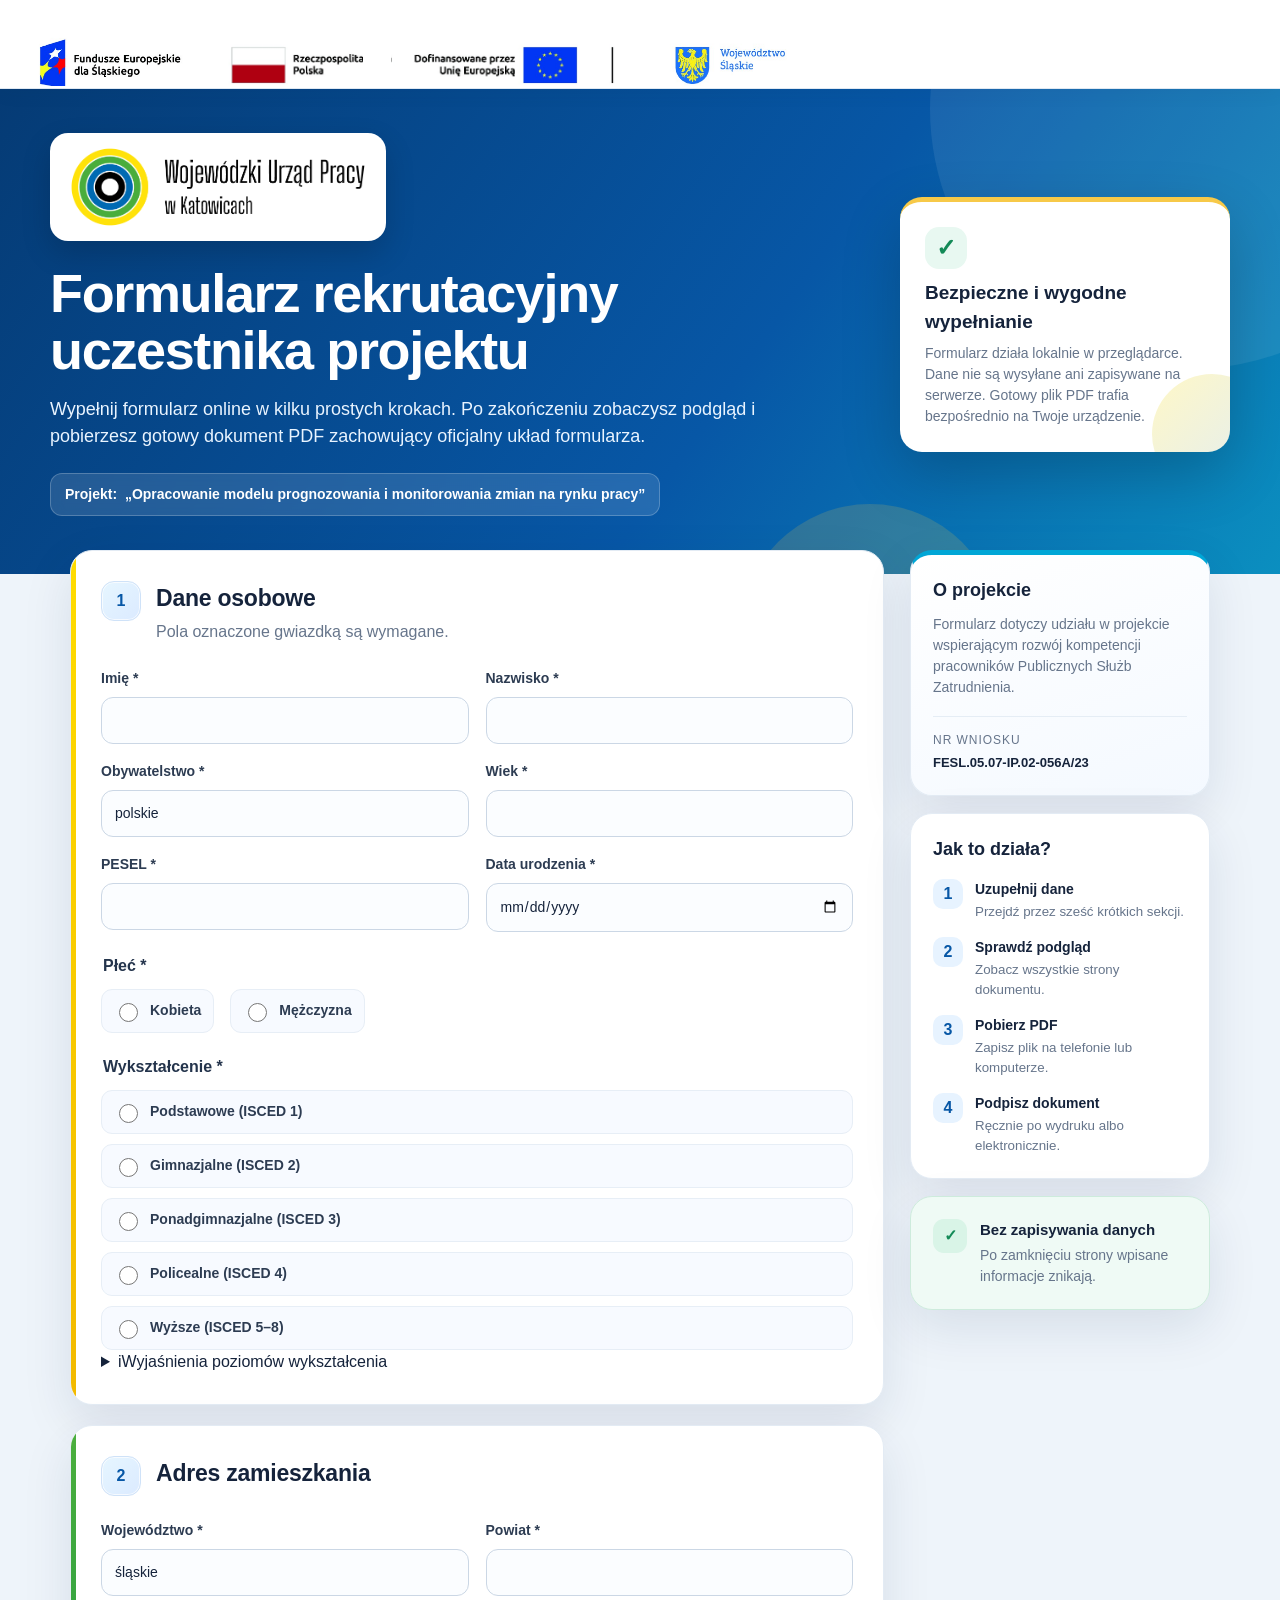
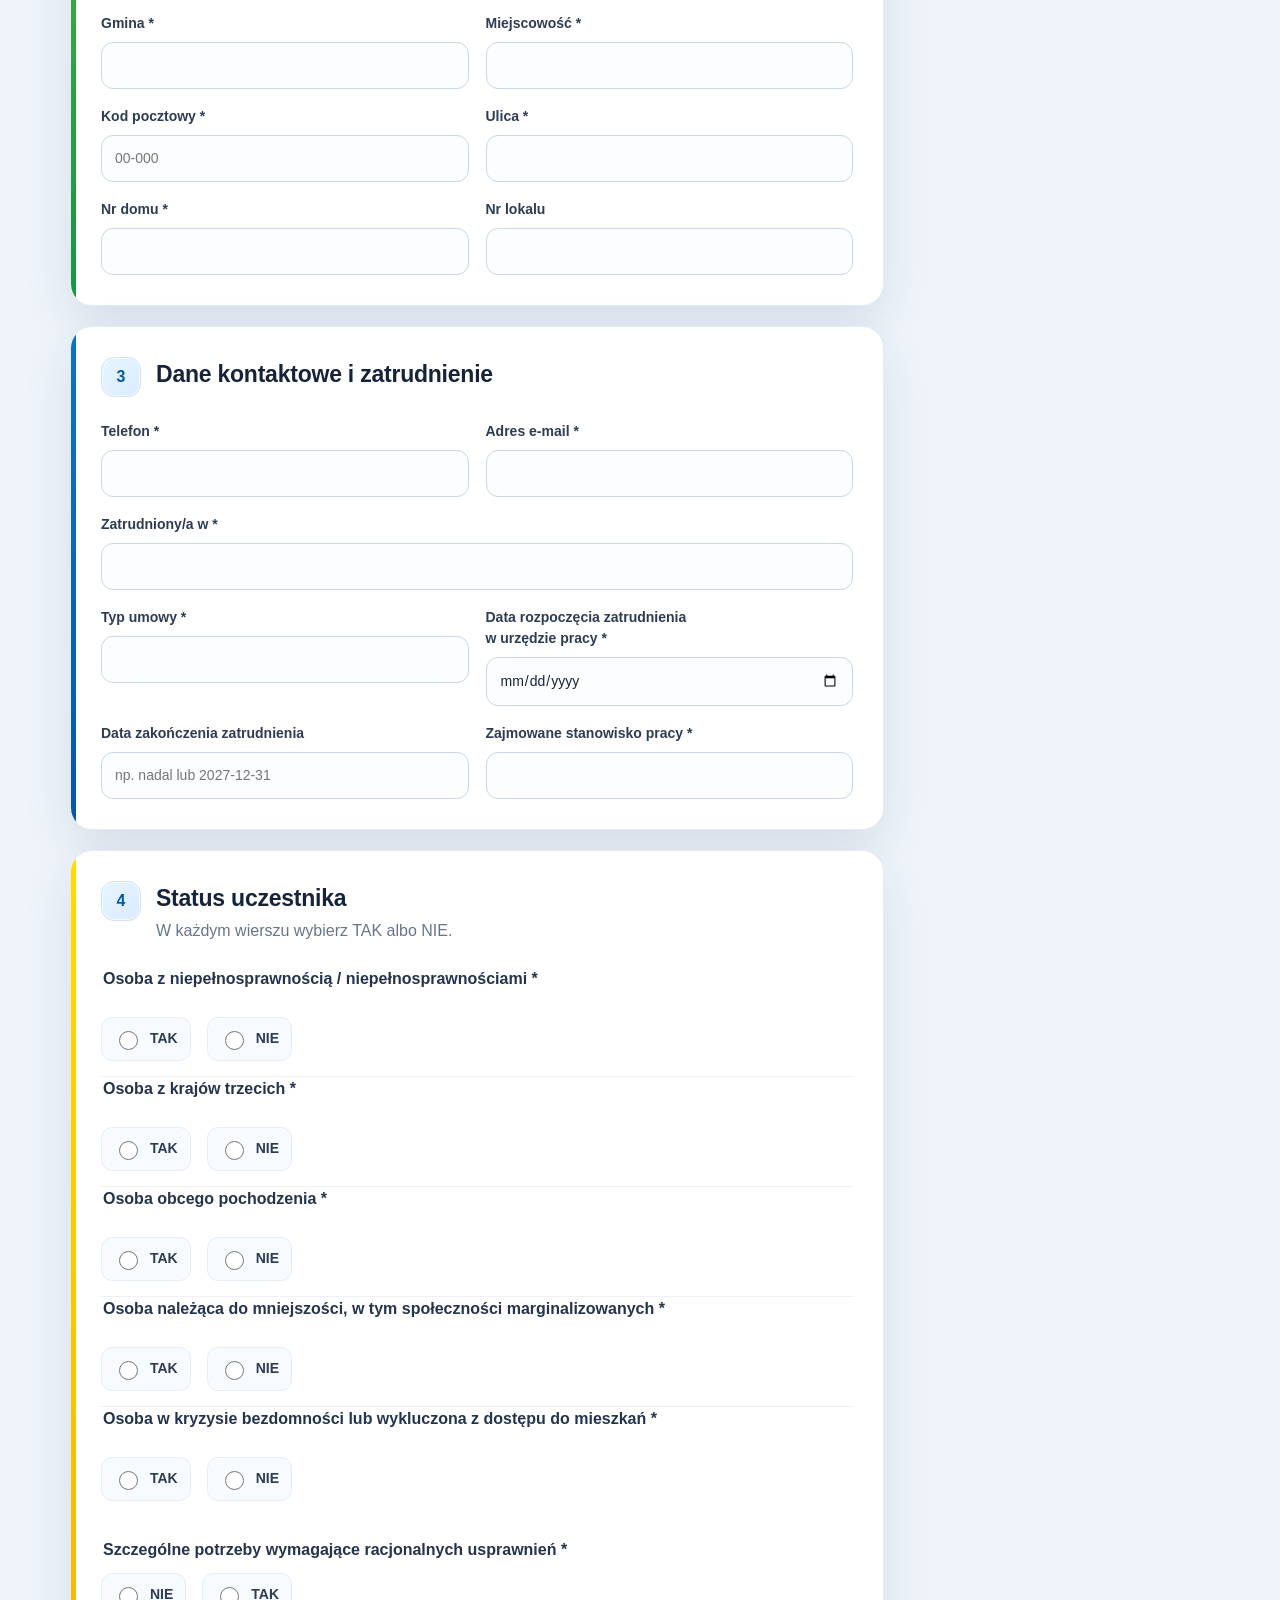
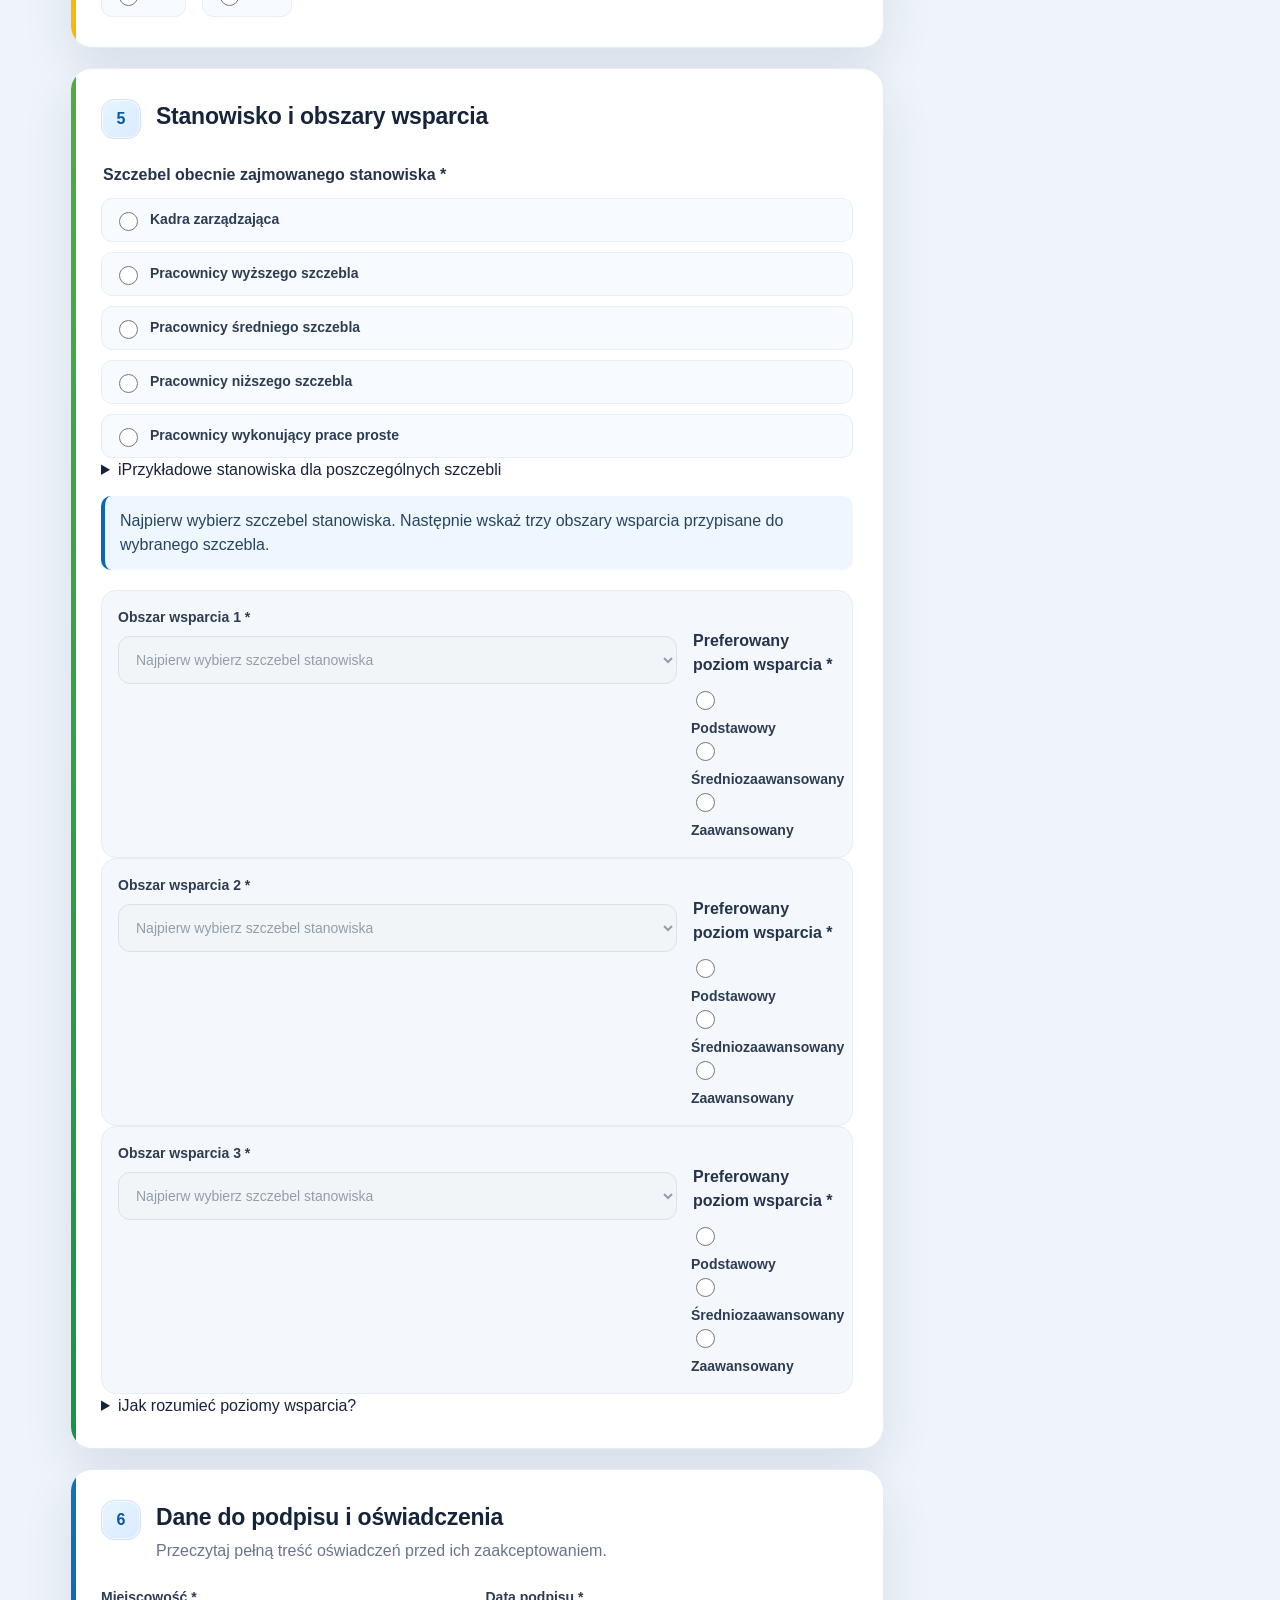
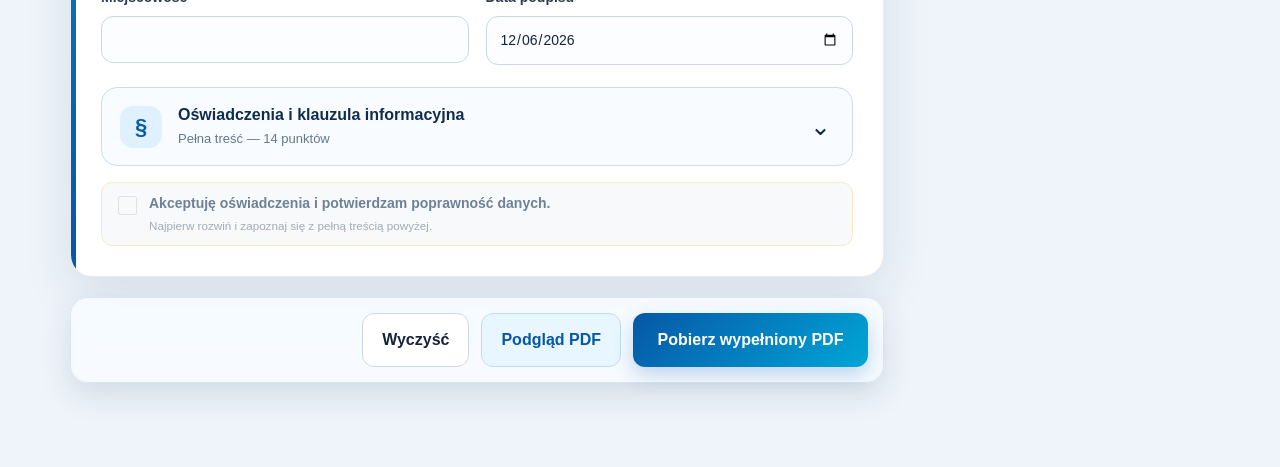
==== source/index.html @ a81b4f02 "Add files via upload" ====
<!doctype html>
<html lang="pl">
<head>
  <meta charset="utf-8">
  <meta name="viewport" content="width=device-width, initial-scale=1">
  <title>Formularz rekrutacyjny - generator PDF</title>
  <link rel="stylesheet" href="./style.css?v=10.7">
</head>
<body>
  <header class="site-header">
    <div class="funding-strip">
      <div class="brand-wrap">
        <div class="funding-logos" aria-label="Logotypy programu i instytucji finansujących">
          <img src="./assets/fundusze-slaskie.png" alt="Fundusze Europejskie dla Śląskiego">
          <img src="./assets/rzeczpospolita.png" alt="Rzeczpospolita Polska">
          <img src="./assets/unia-europejska.png" alt="Dofinansowane przez Unię Europejską">
          <img src="./assets/wojewodztwo-slaskie.png" alt="Województwo Śląskie">
        </div>
      </div>
    </div>
    <div class="hero">
      <div class="hero-inner">
        <div class="hero-copy">
          <div class="institution-row">
            <div class="wup-brand-box">
              <img src="./assets/logo-wup-oficjalne.png" alt="Wojewódzki Urząd Pracy w Katowicach" class="wup-logo-wide">
            </div>
          </div>
          <h1>Formularz rekrutacyjny uczestnika projektu</h1>
          <p class="hero-lead">Wypełnij formularz online w kilku prostych krokach. Po zakończeniu zobaczysz podgląd i pobierzesz gotowy dokument PDF zachowujący oficjalny układ formularza.</p>
          <div class="project-chip"><strong>Projekt:</strong>&nbsp; „Opracowanie modelu prognozowania i monitorowania zmian na rynku pracy”</div>
        </div>
        <div class="hero-panel">
          <div class="privacy-icon" aria-hidden="true">✓</div>
          <strong>Bezpieczne i wygodne wypełnianie</strong>
          <p>Formularz działa lokalnie w przeglądarce. Dane nie są wysyłane ani zapisywane na serwerze. Gotowy plik PDF trafia bezpośrednio na Twoje urządzenie.</p>
        </div>
      </div>
    </div>
  </header>

  <main class="layout">
    <form id="recruitmentForm" novalidate>
      <section class="card">
        <div class="section-title"><span>1</span><div><h2>Dane osobowe</h2><p>Pola oznaczone gwiazdką są wymagane.</p></div></div>
        <div class="grid two">
          <label>Imię *<input name="imie" autocomplete="given-name" required></label>
          <label>Nazwisko *<input name="nazwisko" autocomplete="family-name" required></label>
          <label>Obywatelstwo *<input name="obywatelstwo" required value="polskie"></label>
          <label>Wiek *<input name="wiek" type="number" min="16" max="100" required></label>
          <label>PESEL *<input name="pesel" inputmode="numeric" maxlength="11" pattern="[0-9]{11}" required></label>
          <label>Data urodzenia *<input name="data_urodzenia" type="date" required></label>
        </div>
        <fieldset><legend>Płeć *</legend><div class="choice-row"><label><input type="radio" name="plec" value="kobieta" required> Kobieta</label><label><input type="radio" name="plec" value="mezczyzna"> Mężczyzna</label></div></fieldset>
        <fieldset><legend>Wykształcenie *</legend><div class="choices">
          <label><input type="radio" name="wyksztalcenie" value="podstawowe" required> Podstawowe (ISCED 1)</label>
          <label><input type="radio" name="wyksztalcenie" value="gimnazjalne"> Gimnazjalne (ISCED 2)</label>
          <label><input type="radio" name="wyksztalcenie" value="ponadgimnazjalne"> Ponadgimnazjalne (ISCED 3)</label>
          <label><input type="radio" name="wyksztalcenie" value="policealne"> Policealne (ISCED 4)</label>
          <label><input type="radio" name="wyksztalcenie" value="wyzsze"> Wyższe (ISCED 5–8)</label>
        </div>
        <details class="field-explanation education-explanation">
          <summary><span class="help-icon" aria-hidden="true">i</span><span>Wyjaśnienia poziomów wykształcenia</span></summary>
          <div class="field-explanation-content explanation-cards">
            <article class="explanation-card"><strong>Ponadgimnazjalne</strong><p>Ukończona zasadnicza szkoła zawodowa, liceum, technikum lub technikum uzupełniające.</p></article>
            <article class="explanation-card"><strong>Policealne</strong><p>Ukończona szkoła policealna.</p></article>
            <article class="explanation-card"><strong>Wyższe</strong><p>Ukończone studia krótkiego cyklu, licencjackie, magisterskie lub doktoranckie.</p></article>
          </div>
        </details></fieldset>
      </section>

      <section class="card">
        <div class="section-title"><span>2</span><div><h2>Adres zamieszkania</h2></div></div>
        <div class="grid two">
          <label>Województwo *<input name="wojewodztwo" required value="śląskie"></label>
          <label>Powiat *<input name="powiat" required></label>
          <label>Gmina *<input name="gmina" required></label>
          <label>Miejscowość *<input name="miejscowosc" autocomplete="address-level2" required></label>
          <label>Kod pocztowy *<input name="kod_pocztowy" autocomplete="postal-code" pattern="[0-9]{2}-[0-9]{3}" placeholder="00-000" required></label>
          <label>Ulica *<input name="ulica" autocomplete="street-address" required></label>
          <label>Nr domu *<input name="nr_domu" required></label>
          <label>Nr lokalu<input name="nr_lokalu"></label>
        </div>
      </section>

      <section class="card">
        <div class="section-title"><span>3</span><div><h2>Dane kontaktowe i zatrudnienie</h2></div></div>
        <div class="grid two">
          <label>Telefon *<input name="telefon" type="tel" autocomplete="tel" required></label>
          <label>Adres e-mail *<input name="email" type="email" autocomplete="email" required></label>
          <label class="wide">Zatrudniony/a w *<input name="zatrudniony_w" required></label>
          <label>Typ umowy *<input name="typ_umowy" required></label>
          <label class="employment-start-label"><span>Data rozpoczęcia zatrudnienia<br>w urzędzie pracy *</span><input name="data_rozp_zatr" type="date" required></label>
          <label>Data zakończenia zatrudnienia<input name="data_zakonczenia_zatr" placeholder="np. nadal lub 2027-12-31"></label>
          <label>Zajmowane stanowisko pracy *<input name="stanowisko_pracy" required></label>
        </div>
      </section>

      <section class="card">
        <div class="section-title"><span>4</span><div><h2>Status uczestnika</h2><p>W każdym wierszu wybierz TAK albo NIE.</p></div></div>
        <div class="status-list">
          <fieldset><legend>Osoba z niepełnosprawnością / niepełnosprawnościami *</legend><div class="choice-row"><label><input type="radio" name="niepelnosprawnosc" value="tak" required> TAK</label><label><input type="radio" name="niepelnosprawnosc" value="nie"> NIE</label></div></fieldset>
          <fieldset><legend>Osoba z krajów trzecich *</legend><div class="choice-row"><label><input type="radio" name="kraje_trzecie" value="tak" required> TAK</label><label><input type="radio" name="kraje_trzecie" value="nie"> NIE</label></div></fieldset>
          <fieldset><legend>Osoba obcego pochodzenia *</legend><div class="choice-row"><label><input type="radio" name="obce_pochodzenie" value="tak" required> TAK</label><label><input type="radio" name="obce_pochodzenie" value="nie"> NIE</label></div></fieldset>
          <fieldset><legend>Osoba należąca do mniejszości, w tym społeczności marginalizowanych *</legend><div class="choice-row"><label><input type="radio" name="mniejszosc" value="tak" required> TAK</label><label><input type="radio" name="mniejszosc" value="nie"> NIE</label></div></fieldset>
          <fieldset><legend>Osoba w kryzysie bezdomności lub wykluczona z dostępu do mieszkań *</legend><div class="choice-row"><label><input type="radio" name="bezdomnosc" value="tak" required> TAK</label><label><input type="radio" name="bezdomnosc" value="nie"> NIE</label></div></fieldset>
        </div>
        <fieldset><legend>Szczególne potrzeby wymagające racjonalnych usprawnień *</legend><div class="choice-row"><label><input type="radio" name="szczegolne_potrzeby" value="nie" required> NIE</label><label><input type="radio" name="szczegolne_potrzeby" value="tak"> TAK</label></div></fieldset>
        <label id="needsDetails" class="hidden">Rodzaj potrzeb i oczekiwane usprawnienia<textarea name="opis_szczegolnych_potrzeb" rows="4"></textarea></label>
      </section>

      <section class="card">
        <div class="section-title"><span>5</span><div><h2>Stanowisko i obszary wsparcia</h2></div></div>
        <fieldset><legend>Szczebel obecnie zajmowanego stanowiska *</legend><div class="choices">
          <label><input type="radio" name="szczebel" value="kadra_zarzadzajaca" required> Kadra zarządzająca</label>
          <label><input type="radio" name="szczebel" value="wyzszy_szczebel"> Pracownicy wyższego szczebla</label>
          <label><input type="radio" name="szczebel" value="sredni_szczebel"> Pracownicy średniego szczebla</label>
          <label><input type="radio" name="szczebel" value="nizszy_szczebel"> Pracownicy niższego szczebla</label>
          <label><input type="radio" name="szczebel" value="prace_proste"> Pracownicy wykonujący prace proste</label>
        </div>
        <details class="field-explanation position-explanation">
          <summary><span class="help-icon" aria-hidden="true">i</span><span>Przykładowe stanowiska dla poszczególnych szczebli</span></summary>
          <div class="field-explanation-content explanation-cards position-cards">
            <article class="explanation-card"><strong>Kadra zarządzająca</strong><p>np. Dyrektor, Naczelnik Wydziału, Kierownik.</p></article>
            <article class="explanation-card"><strong>Pracownicy wyższego szczebla</strong><p>np. Specjalista ds. administracji, Specjalista ds. statystyki, Doradca zawodowy.</p></article>
            <article class="explanation-card"><strong>Pracownicy średniego szczebla</strong><p>np. Asystent biurowy, Pracownik działu usług rynku pracy, Technik ekonomista, Asystent EURES.</p></article>
            <article class="explanation-card"><strong>Pracownicy niższego szczebla</strong><p>np. Kierowca, Pracownik techniczny, Robotnik gospodarczy.</p></article>
            <article class="explanation-card"><strong>Pracownicy wykonujący prace proste</strong><p>np. Portier, Konserwator, Sprzątaczka.</p></article>
          </div>
        </details></fieldset>
        <p class="support-hint" id="supportHint">Najpierw wybierz szczebel stanowiska. Następnie wskaż trzy obszary wsparcia przypisane do wybranego szczebla.</p>
        <div class="support-grid">
          <div class="support-row" data-support-row="1">
            <label>Obszar wsparcia 1 *<select name="obszar_wsparcia_1" class="support-area-select" data-support-index="1" required disabled><option value="">Najpierw wybierz szczebel stanowiska</option></select></label>
            <fieldset class="support-level-fieldset"><legend>Preferowany poziom wsparcia *</legend>
              <div class="support-level-segmented" role="radiogroup" aria-label="Preferowany poziom wsparcia dla obszaru 1">
                <label><input type="radio" name="obszar_1_poziom" value="1" required><span>Podstawowy</span></label>
                <label><input type="radio" name="obszar_1_poziom" value="2"><span>Średniozaawansowany</span></label>
                <label><input type="radio" name="obszar_1_poziom" value="3"><span>Zaawansowany</span></label>
              </div>
            </fieldset>
            <div class="language-details hidden" id="languageDetails1" aria-live="polite">
              <div class="language-details-head"><strong>Uzupełnij dane dotyczące języka obcego</strong><span>Wskaż konkretny język. Poziom wybierz poniżej.</span></div>
              <div class="language-grid language-grid-single">
                <label>Wpisz język *<input name="jezyk_1" class="language-input" autocomplete="off" placeholder="np. angielski"></label>
                <input type="hidden" name="jezyk_1_poziom" value="">
              </div>
            </div>
          </div>
          </div>
          <div class="support-row" data-support-row="2">
            <label>Obszar wsparcia 2 *<select name="obszar_wsparcia_2" class="support-area-select" data-support-index="2" required disabled><option value="">Najpierw wybierz szczebel stanowiska</option></select></label>
            <fieldset class="support-level-fieldset"><legend>Preferowany poziom wsparcia *</legend>
              <div class="support-level-segmented" role="radiogroup" aria-label="Preferowany poziom wsparcia dla obszaru 2">
                <label><input type="radio" name="obszar_2_poziom" value="1" required><span>Podstawowy</span></label>
                <label><input type="radio" name="obszar_2_poziom" value="2"><span>Średniozaawansowany</span></label>
                <label><input type="radio" name="obszar_2_poziom" value="3"><span>Zaawansowany</span></label>
              </div>
            </fieldset>
            <div class="language-details hidden" id="languageDetails2" aria-live="polite">
              <div class="language-details-head"><strong>Uzupełnij dane dotyczące języka obcego</strong><span>Wskaż konkretny język. Poziom wybierz poniżej.</span></div>
              <div class="language-grid language-grid-single">
                <label>Wpisz język *<input name="jezyk_2" class="language-input" autocomplete="off" placeholder="np. angielski"></label>
                <input type="hidden" name="jezyk_2_poziom" value="">
              </div>
            </div>
          </div>
          </div>
          <div class="support-row" data-support-row="3">
            <label>Obszar wsparcia 3 *<select name="obszar_wsparcia_3" class="support-area-select" data-support-index="3" required disabled><option value="">Najpierw wybierz szczebel stanowiska</option></select></label>
            <fieldset class="support-level-fieldset"><legend>Preferowany poziom wsparcia *</legend>
              <div class="support-level-segmented" role="radiogroup" aria-label="Preferowany poziom wsparcia dla obszaru 3">
                <label><input type="radio" name="obszar_3_poziom" value="1" required><span>Podstawowy</span></label>
                <label><input type="radio" name="obszar_3_poziom" value="2"><span>Średniozaawansowany</span></label>
                <label><input type="radio" name="obszar_3_poziom" value="3"><span>Zaawansowany</span></label>
              </div>
            </fieldset>
            <div class="language-details hidden" id="languageDetails3" aria-live="polite">
              <div class="language-details-head"><strong>Uzupełnij dane dotyczące języka obcego</strong><span>Wskaż konkretny język. Poziom wybierz poniżej.</span></div>
              <div class="language-grid language-grid-single">
                <label>Wpisz język *<input name="jezyk_3" class="language-input" autocomplete="off" placeholder="np. angielski"></label>
                <input type="hidden" name="jezyk_3_poziom" value="">
              </div>
            </div>
          </div>
          </div>
        </div>
        <details class="field-explanation support-level-explanation">
          <summary><span class="help-icon" aria-hidden="true">i</span><span>Jak rozumieć poziomy wsparcia?</span></summary>
          <div class="field-explanation-content level-cards">
            <article class="level-card level-basic"><span class="level-number">1</span><div><strong>Poziom podstawowy</strong><p>Wprowadzenie do zagadnień i rozwój podstawowych kompetencji.</p></div></article>
            <article class="level-card level-intermediate"><span class="level-number">2</span><div><strong>Poziom średniozaawansowany</strong><p>Rozwój i utrwalenie posiadanej wiedzy oraz umiejętności.</p></div></article>
            <article class="level-card level-advanced"><span class="level-number">3</span><div><strong>Poziom zaawansowany</strong><p>Rozwój specjalistycznej wiedzy oraz doskonalenie umiejętności.</p></div></article>
            <p class="level-note">Wskazany poziom ma charakter orientacyjny i będzie uwzględniany przy doborze form wsparcia.</p>
            <p class="level-note language-note"><strong>Język obcy:</strong> w przypadku wskazania obszaru wsparcia kompetencyjnego/szkoleniowego z zakresu języka obcego należy wskazać konkretny język oraz określić jego poziom A1/A2, B1/B2 lub C1.</p>
          </div>
        </details>
      </section>

      <section class="card declaration-section">
        <div class="section-title"><span>6</span><div><h2>Dane do podpisu i oświadczenia</h2><p>Przeczytaj pełną treść oświadczeń przed ich zaakceptowaniem.</p></div></div>
        <div class="grid two"><label>Miejscowość *<input name="miejscowosc_podpisu" required></label><label>Data podpisu *<input name="data_podpisu" type="date" required></label></div>

        <details class="declarations" id="declarationsDetails">
          <summary>
            <span class="declaration-summary-icon" aria-hidden="true">§</span>
            <span><strong>Oświadczenia i klauzula informacyjna</strong><small>Pełna treść — 14 punktów</small></span>
            <span class="declaration-chevron" aria-hidden="true">⌄</span>
          </summary>
          <div class="declarations-content">
            <h3>OŚWIADCZENIA</h3>
            <p>Ja niżej podpisana/y <strong class="auto-name" id="declarationName">—</strong>, świadomy/a odpowiedzialności za składanie oświadczeń niezgodnych z prawdą:</p>
            <ol>
              <li>Oświadczam, iż wszystkie podane w formularzu dane odpowiadają stanowi faktycznemu i są prawdziwe.</li>
              <li>Oświadczam, że jestem zatrudniony/a na terenie województwa śląskiego.</li>
              <li>Oświadczam, że reprezentuję instytucję, która należy do instytucji Publicznych Służb Zatrudnienia.</li>
              <li>Wyrażam zgodę na przetwarzanie danych osobowych.</li>
            </ol>

            <h3>OŚWIADCZENIE OSOBY APLIKUJĄCEJ O UDZIAŁ W PROJEKCIE</h3>
            <p><strong>„Opracowanie modelu prognozowania i monitorowania zmian na rynku pracy” nr FESL.05.07-IP.02-056A/23</strong></p>
            <p>W związku z chęcią przystąpienia do projektu pn. „Opracowanie modelu prognozowania i monitorowania zmian na rynku pracy” wyrażam zgodę na przetwarzanie moich danych osobowych oraz oświadczam, że przyjmuję do wiadomości, iż:</p>
            <ol>
              <li>Przesłanką umożliwiającą legalne przetwarzanie moich danych osobowych jest art. 6 ust. 1 lit. a) Rozporządzenia Parlamentu Europejskiego i Rady (UE) 2016/679 z dnia 27 kwietnia 2016 r. w sprawie ochrony osób fizycznych w związku z przetwarzaniem danych osobowych i w sprawie swobodnego przepływu takich danych oraz uchylenia dyrektywy 95/46/WE.</li>
              <li>W związku z realizacją procesu rekrutacji do niniejszego projektu przetwarzane będą następujące kategorie danych osobowych Uczestnika projektu: dane uczestnika, dane kontaktowe uczestnika, szczegóły i rodzaj wsparcia, status uczestnika projektu w chwili przystąpienia do projektu.</li>
              <li>Moje dane będą przetwarzane od dnia podpisania niniejszego oświadczenia do: 1) pięciu lat począwszy od dnia zakończenia okresu realizacji projektu, przy czym IP-WUP może przedłużyć ten termin na dalszy czas oznaczony, informując o tym Beneficjenta odrębnym pismem; 2) dziesięciu lat począwszy od dnia, w którym przyznano pomoc — w przypadku projektów objętych pomocą publiczną.</li>
              <li>Administratorem danych osobowych jest Wojewódzki Urząd Pracy z siedzibą w Katowicach (40-086), przy ul. Sokolskiej 29, wupkatowice.praca.gov.pl.</li>
              <li>Moje dane osobowe będą wykorzystywane jedynie w celu rekrutacji oraz uczestnictwa w niniejszym projekcie.</li>
              <li>Dane osobowe będą przetwarzane przez następujących odbiorców: instytucję zarządzającą, instytucję organizującą nabór oraz instytucje kontrolne upoważnione do przetwarzania danych osobowych na podstawie odrębnych przepisów prawa, operatora pocztowego lub kuriera (w przypadku korespondencji papierowej), podmioty zapewniające obsługę teleinformatyczną projektu.</li>
              <li>Podmiotami, którym zostanie powierzone przetwarzanie danych osobowych, będą firmy zewnętrzne realizujące szkolenia/kursy.</li>
              <li>O powierzeniu danych osobowych do przetwarzania innym podmiotom Uczestnik zostanie poinformowany w drodze pisemnej.</li>
              <li>Mam prawo dostępu do moich danych osobowych, ich sprostowania, usunięcia lub ograniczenia przetwarzania.</li>
              <li>Mam prawo do cofnięcia zgody na przetwarzanie danych osobowych w dowolnym momencie bez wpływu na zgodność z prawem przetwarzania, którego dokonano na podstawie zgody przed jej cofnięciem.</li>
              <li>Mam prawo do wniesienia skargi do Prezesa Urzędu Ochrony Danych Osobowych w przypadku podejrzenia naruszenia przepisów o ochronie danych osobowych.</li>
              <li>Wymienione prawa będą traktowane w sposób określony w artykułach 13 do 19 Rozdziału III „Prawa osoby, której dane dotyczą” rozporządzenia Parlamentu Europejskiego i Rady (UE) 2016/679.</li>
              <li>Podanie moich danych osobowych, o których mowa w pkt 2, jest niezbędne do realizacji procesu rekrutacji. Odmowa ich przekazania jest jednoznaczna z brakiem możliwości rozpoczęcia udziału w procesie rekrutacji do projektu.</li>
              <li>Udostępnione dane osobowe nie będą podlegały zautomatyzowanemu podejmowaniu decyzji, w tym decyzji będących wynikiem profilowania.</li>
            </ol>
            <div class="declaration-end">Koniec treści oświadczeń</div>
          </div>
        </details>

        <label class="confirm declaration-confirm is-locked" id="declarationConfirm">
          <input type="checkbox" name="potwierdzenie" required disabled>
          <span><strong>Akceptuję oświadczenia i potwierdzam poprawność danych.</strong><small>Najpierw rozwiń i zapoznaj się z pełną treścią powyżej.</small></span>
        </label>
      </section>

      <div class="actions">
        <button type="button" class="secondary" id="clearBtn">Wyczyść</button>
        <button type="button" class="preview" id="previewBtn">Podgląd PDF</button>
        <button type="submit" class="primary" id="generateBtn"><span>Pobierz wypełniony PDF</span></button>
      </div>
      <div id="message" role="status" aria-live="polite"></div>
    </form>

    <aside class="sidebar">
      <div class="side-card project-card">
        <h3>O projekcie</h3>
        <p>Formularz dotyczy udziału w projekcie wspierającym rozwój kompetencji pracowników Publicznych Służb Zatrudnienia.</p>
        <div class="project-meta"><span>Nr wniosku</span><strong>FESL.05.07-IP.02-056A/23</strong></div>
      </div>
      <div class="side-card steps-card">
        <h3>Jak to działa?</h3>
        <ol class="steps-list">
          <li><span>1</span><div><strong>Uzupełnij dane</strong><small>Przejdź przez sześć krótkich sekcji.</small></div></li>
          <li><span>2</span><div><strong>Sprawdź podgląd</strong><small>Zobacz wszystkie strony dokumentu.</small></div></li>
          <li><span>3</span><div><strong>Pobierz PDF</strong><small>Zapisz plik na telefonie lub komputerze.</small></div></li>
          <li><span>4</span><div><strong>Podpisz dokument</strong><small>Ręcznie po wydruku albo elektronicznie.</small></div></li>
        </ol>
      </div>

      <div class="side-card privacy-card"><div class="privacy-dot">✓</div><div><h3>Bez zapisywania danych</h3><p>Po zamknięciu strony wpisane informacje znikają.</p></div></div>
    </aside>
  </main>

  <dialog id="previewDialog" class="preview-dialog">
    <div class="preview-head"><strong>Podgląd wypełnionego PDF</strong><button type="button" id="closePreview" aria-label="Zamknij">×</button></div>
    <iframe id="previewFrame" title="Podgląd PDF"></iframe>
    <div class="preview-foot"><button type="button" class="primary" id="downloadPreview">Pobierz ten PDF</button></div>
  </dialog>



  <dialog id="confirmDialog" class="confirm-dialog" aria-labelledby="confirmTitle">
    <div class="confirm-card">
      <div class="confirm-icon" aria-hidden="true">!</div>
      <h2 id="confirmTitle">Sprawdź poprawność danych</h2>
      <p>Przed utworzeniem dokumentu PDF upewnij się, że wszystkie dane zostały wpisane poprawnie.</p>
      <div class="confirm-note">Po wygenerowaniu dokumentu dane w pliku PDF nie będą już edytowane przez formularz.</div>
      <div class="confirm-actions">
        <button type="button" class="secondary" id="cancelGeneration">Sprawdź jeszcze raz</button>
        <button type="button" class="primary" id="confirmGeneration">Generuj PDF</button>
      </div>
    </div>
  </dialog>

  <dialog id="completionDialog" class="completion-dialog" aria-labelledby="completionTitle">
    <div class="completion-card">
      <div class="completion-mark" aria-hidden="true">✓</div>
      <h2 id="completionTitle">Formularz został przygotowany</h2>
      <p>Dokument PDF został zapisany na Twoim urządzeniu.</p>
      <p class="completion-security">Dla bezpieczeństwa wszystkie wprowadzone dane zostały usunięte z pamięci formularza.</p>
      <p class="completion-thanks">Dziękujemy za skorzystanie z formularza.</p>
      <button type="button" class="primary completion-close" id="closeCompletion">Zamknij</button>
    </div>
  </dialog>

  <script src="./assets/pdf-lib.min.js"></script>
  <script src="./app.js?v=10.7"></script>
</body>
</html>
---- source/style.css ----
:root{
  --ink:#15233b;--muted:#66758b;--line:#dce4ef;--surface:#fff;--bg:#eef4fa;
  --brand:#0757a6;--brand-dark:#053b75;--brand2:#00a6d6;--accent:#f7c948;
  --success:#138a57;--danger:#b42318;--shadow:0 18px 50px rgba(12,42,80,.10)
}
*{box-sizing:border-box}html{scroll-behavior:smooth}body{margin:0;font-family:Inter,Segoe UI,Arial,sans-serif;color:var(--ink);background:linear-gradient(180deg,#f7fbff 0,#eef4fa 480px);line-height:1.5}
.funding-strip{background:#fff;border-bottom:1px solid #e6edf5}.brand-wrap{max-width:1180px;margin:auto;padding:14px 22px}.funding-logos{display:block;max-width:780px;width:100%;height:56px;object-fit:contain;object-position:left center}
.hero{position:relative;overflow:hidden;background:linear-gradient(125deg,var(--brand-dark) 0%,var(--brand) 58%,#0b8fc0 100%);color:#fff;padding:50px 24px 58px}.hero:after{content:"";position:absolute;width:520px;height:520px;border-radius:50%;right:-170px;top:-240px;background:rgba(255,255,255,.08)}.hero:before{content:"";position:absolute;width:260px;height:260px;border-radius:50%;right:280px;bottom:-190px;background:rgba(247,201,72,.16)}
.hero-inner{position:relative;z-index:1;max-width:1120px;margin:auto;display:grid;grid-template-columns:minmax(0,1fr) 330px;gap:44px;align-items:center}.institution-row{display:flex;align-items:center;gap:14px;margin-bottom:20px}.wup-logo{width:70px;height:70px;object-fit:contain;background:#fff;border-radius:16px;padding:7px;box-shadow:0 8px 24px rgba(0,0,0,.18)}.institution-name{font-size:14px;font-weight:800;letter-spacing:.04em;text-transform:uppercase;color:#dcecff}.hero h1{font-size:clamp(32px,4.3vw,54px);line-height:1.05;margin:0 0 18px;max-width:780px;letter-spacing:-.025em}.hero-lead{margin:0;max-width:760px;font-size:18px;color:#e9f4ff}.project-chip{display:inline-flex;margin-top:23px;padding:10px 14px;border-radius:12px;background:rgba(255,255,255,.12);border:1px solid rgba(255,255,255,.22);font-size:14px;font-weight:700;backdrop-filter:blur(6px)}
.hero-panel{background:#fff;color:var(--ink);border-radius:22px;padding:25px;box-shadow:0 22px 60px rgba(0,0,0,.20);border-top:5px solid var(--accent)}.hero-panel strong{display:block;font-size:19px;margin:10px 0 7px}.hero-panel p{margin:0;color:var(--muted);font-size:14px}.privacy-icon{width:42px;height:42px;display:grid;place-items:center;border-radius:14px;background:#e8f8f1;color:var(--success);font-size:24px;font-weight:900}
.layout{max-width:1120px;margin:-24px auto 70px;padding:0 20px;display:grid;grid-template-columns:minmax(0,1fr) 300px;gap:26px;align-items:start;position:relative;z-index:2}.card,.side-card{background:var(--surface);border:1px solid #e3ebf4;border-radius:22px;box-shadow:var(--shadow)}.card{padding:30px;margin-bottom:20px;position:relative;overflow:hidden}.card:before{content:"";position:absolute;left:0;top:0;bottom:0;width:5px;background:linear-gradient(180deg,var(--brand2),var(--brand))}.section-title{display:flex;gap:15px;align-items:flex-start;margin-bottom:24px}.section-title>span{display:grid;place-items:center;width:40px;height:40px;border-radius:13px;background:linear-gradient(135deg,#e6f6ff,#dbeaff);color:var(--brand);font-weight:900;flex:none;border:1px solid #cfe2f8}.section-title h2{margin:0;font-size:23px;letter-spacing:-.01em}.section-title p{margin:4px 0 0;color:var(--muted)}
.grid{display:grid;gap:17px}.grid.two{grid-template-columns:repeat(2,minmax(0,1fr))}.wide{grid-column:1/-1}label{display:flex;flex-direction:column;gap:8px;font-weight:750;font-size:14px;color:#2d3c52}input,select,textarea{width:100%;border:1px solid #cbd7e5;border-radius:12px;background:#fbfdff;color:var(--ink);font:inherit;font-weight:450;padding:12px 13px;outline:none;transition:.18s;min-height:47px}input:hover,select:hover,textarea:hover{border-color:#9eb7d2;background:#fff}input:focus,select:focus,textarea:focus{border-color:var(--brand2);background:#fff;box-shadow:0 0 0 4px rgba(0,166,214,.12)}input[type=radio],input[type=checkbox]{width:19px;height:19px;min-height:0;padding:0;accent-color:var(--brand);flex:none}
fieldset{border:0;padding:0;margin:22px 0 0}legend{font-weight:850;margin-bottom:11px;color:#24344c}.choice-row,.choices{display:flex;flex-wrap:wrap;gap:10px 16px}.choice-row label,.choices label,.confirm{display:flex;flex-direction:row;align-items:flex-start;font-weight:550;gap:9px;padding:10px 12px;border-radius:11px;background:#f7faff;border:1px solid #e7eef6}.choice-row label:hover,.choices label:hover{background:#eef7ff;border-color:#cfe5f6}.choices{flex-direction:column}.status-list fieldset{padding:15px 0;border-bottom:1px solid #edf1f6;margin:0}.status-list fieldset:last-child{border-bottom:0}.hidden{display:none}.support-grid{display:grid;gap:14px;margin-top:20px}.support-row{display:grid;grid-template-columns:minmax(0,1fr) 145px;gap:14px;padding:16px;background:#f4f8fc;border:1px solid #e5edf5;border-radius:15px}.confirm{margin-top:20px;background:#fff9e7;border-color:#f2df9f}
.actions{display:flex;justify-content:flex-end;gap:12px;position:sticky;bottom:12px;background:rgba(247,251,255,.95);backdrop-filter:blur(10px);padding:15px;border-radius:18px;border:1px solid #dce6f0;z-index:5;box-shadow:0 12px 32px rgba(12,42,80,.12)}button{border:0;border-radius:12px;padding:14px 19px;font:inherit;font-weight:850;cursor:pointer;transition:.18s}button:hover{transform:translateY(-1px)}.primary{background:linear-gradient(135deg,var(--brand),var(--brand2));color:#fff;min-width:235px;box-shadow:0 8px 20px rgba(7,87,166,.24)}.secondary{background:#fff;color:var(--ink);border:1px solid #cbd7e5}.preview{background:#e8f6ff;color:var(--brand);border:1px solid #bfddf3}button:disabled{opacity:.55;cursor:wait;transform:none}
.sidebar{position:sticky;top:20px;display:grid;gap:17px}.side-card{padding:22px}.side-card h3{margin:0 0 10px;font-size:18px}.side-card p{margin:0;color:var(--muted);font-size:14px}.project-card{background:linear-gradient(160deg,#fff 0,#f4f9ff 100%);border-top:5px solid var(--brand2)}.project-meta{margin-top:18px;padding-top:14px;border-top:1px solid #e5edf5}.project-meta span{display:block;font-size:12px;color:var(--muted);text-transform:uppercase;letter-spacing:.08em}.project-meta strong{display:block;margin-top:4px;font-size:13px}.steps-list{list-style:none;padding:0;margin:16px 0 0;display:grid;gap:15px}.steps-list li{display:flex;gap:12px;align-items:flex-start}.steps-list li>span{width:30px;height:30px;display:grid;place-items:center;border-radius:10px;background:#e7f3ff;color:var(--brand);font-weight:900;flex:none}.steps-list strong{display:block;font-size:14px}.steps-list small{display:block;color:var(--muted);margin-top:2px}.privacy-card{display:flex;gap:13px;align-items:flex-start;background:#effaf5;border-color:#cdebdc}.privacy-dot{width:34px;height:34px;display:grid;place-items:center;border-radius:11px;background:#d9f4e7;color:var(--success);font-weight:900;flex:none}.privacy-card h3{font-size:15px;margin-bottom:4px}
#message{margin:14px 0;font-weight:750}.error{color:var(--danger)}.success{color:#067647}.preview-dialog{width:min(1000px,96vw);height:min(92vh,1000px);padding:0;border:0;border-radius:18px;box-shadow:0 24px 80px rgba(0,0,0,.28);overflow:hidden}.preview-dialog::backdrop{background:rgba(10,20,35,.72)}.preview-head,.preview-foot{display:flex;align-items:center;justify-content:space-between;padding:13px 16px;background:#fff;border-bottom:1px solid #e5e9f0}.preview-head button{font-size:30px;line-height:1;padding:2px 10px;background:transparent}.preview-foot{justify-content:flex-end;border-top:1px solid #e5e9f0;border-bottom:0}.preview-dialog iframe{display:block;width:100%;height:calc(100% - 126px);border:0;background:#59616d}
@media(max-width:900px){.hero-inner{grid-template-columns:1fr}.hero-panel{max-width:620px}.layout{grid-template-columns:1fr;margin-top:20px}.sidebar{position:static;grid-row:1;grid-template-columns:repeat(2,minmax(0,1fr))}.privacy-card{grid-column:1/-1}.grid.two,.support-row{grid-template-columns:1fr}.actions{position:static;flex-direction:column}.actions button{width:100%}.hero{padding:38px 20px 46px}.card{padding:23px}.funding-logos{height:50px}}
@media(max-width:600px){.brand-wrap{padding:10px 14px}.funding-logos{height:42px}.hero{padding:30px 16px 38px}.hero-inner{gap:24px}.institution-row{align-items:center}.wup-logo{width:58px;height:58px}.institution-name{font-size:11px}.hero h1{font-size:34px}.hero-lead{font-size:16px}.project-chip{font-size:12px}.layout{padding:0 12px}.sidebar{grid-template-columns:1fr}.privacy-card{grid-column:auto}.card{padding:20px 18px;border-radius:18px}.section-title h2{font-size:21px}.choice-row{display:grid;grid-template-columns:1fr 1fr}.choice-row label{justify-content:flex-start}.preview-dialog{width:100vw;height:100dvh;max-width:none;max-height:none;border-radius:0;margin:0}.preview-dialog iframe{height:calc(100dvh - 126px)}}

/* Wersja wizualna 7.0 – oficjalne logo WUP */
.wup-brand-box{
  display:inline-flex;
  align-items:center;
  background:#fff;
  border:1px solid rgba(255,255,255,.55);
  border-radius:18px;
  padding:10px 16px;
  box-shadow:0 12px 30px rgba(0,0,0,.16);
  max-width:min(430px,100%);
}
.wup-logo-wide{
  display:block;
  width:100%;
  max-width:390px;
  height:86px;
  object-fit:contain;
  object-position:left center;
}
.hero-copy .institution-row{margin-bottom:24px}
.hero-panel{position:relative;overflow:hidden}
.hero-panel:after{
  content:"";
  position:absolute;
  width:120px;
  height:120px;
  right:-42px;
  bottom:-42px;
  border-radius:50%;
  background:linear-gradient(135deg,rgba(255,221,0,.22),rgba(0,101,179,.12));
}
.hero-panel>*{position:relative;z-index:1}
.card:nth-of-type(3n+1):before{background:linear-gradient(180deg,#ffdc00,#f2b900)}
.card:nth-of-type(3n+2):before{background:linear-gradient(180deg,#4caf3d,#169447)}
.card:nth-of-type(3n):before{background:linear-gradient(180deg,#0e75bb,#0757a6)}
.section-title>span{box-shadow:inset 0 0 0 1px rgba(255,255,255,.7)}
@media(max-width:600px){
  .wup-brand-box{padding:8px 12px;border-radius:15px;width:100%}
  .wup-logo-wide{height:66px;max-width:100%}
}

/* Wersja wizualna 8.0 – poprawiony pasek logotypów i dopracowany układ */
.funding-strip{
  background:#fff;
  border-bottom:1px solid #dfe8f2;
  box-shadow:0 4px 18px rgba(18,54,92,.06);
  position:relative;
  z-index:10;
}
.brand-wrap{
  max-width:1280px;
  margin:0 auto;
  padding:16px 24px;
}
.funding-logos{
  display:grid;
  grid-template-columns:1.02fr .95fr 1.42fr 1.02fr;
  align-items:center;
  gap:28px;
  width:100%;
}
.funding-logos img{
  display:block;
  width:100%;
  height:72px;
  object-fit:contain;
  object-position:center;
}
.funding-logos img:first-child{object-position:left center}
.funding-logos img:last-child{object-position:right center}

.hero{padding-top:44px}
.hero-inner{max-width:1180px}
.layout{max-width:1180px}
.actions{position:static;margin-top:10px}

@media(max-width:900px){
  .brand-wrap{padding:14px 18px}
  .funding-logos{grid-template-columns:repeat(2,minmax(0,1fr));gap:10px 18px}
  .funding-logos img{height:58px}
  .funding-logos img:first-child,
  .funding-logos img:last-child{object-position:center}
}
@media(max-width:520px){
  .brand-wrap{padding:10px 12px}
  .funding-logos{gap:6px 10px}
  .funding-logos img{height:46px}
  .hero{padding-top:26px}
}


/* Wersja 8.1 – bezpieczne zakończenie i czyszczenie danych */
.completion-dialog{
  width:min(560px,calc(100vw - 28px));
  border:0;
  padding:0;
  border-radius:24px;
  background:transparent;
  box-shadow:0 28px 90px rgba(4,25,55,.34);
}
.completion-dialog::backdrop{
  background:rgba(6,25,48,.76);
  backdrop-filter:blur(5px);
}
.completion-card{
  background:#fff;
  color:var(--ink);
  padding:38px 36px 32px;
  text-align:center;
  border-radius:24px;
  border-top:7px solid var(--success);
}
.completion-mark{
  width:72px;
  height:72px;
  margin:0 auto 20px;
  display:grid;
  place-items:center;
  border-radius:50%;
  background:#e4f7ed;
  color:#087647;
  font-size:38px;
  font-weight:900;
  box-shadow:inset 0 0 0 1px #bde8d1;
}
.completion-card h2{
  margin:0 0 14px;
  font-size:28px;
  line-height:1.15;
  letter-spacing:-.02em;
}
.completion-card p{
  margin:8px auto;
  max-width:450px;
  color:var(--muted);
  line-height:1.55;
}
.completion-security{
  margin-top:18px!important;
  padding:14px 16px;
  background:#effaf5;
  border:1px solid #cdebdc;
  border-radius:14px;
  color:#145c3c!important;
  font-weight:700;
}
.completion-thanks{font-weight:750;color:var(--ink)!important;margin-top:18px!important}
.completion-close{margin-top:16px;min-width:180px}
@media(max-width:600px){
  .completion-card{padding:30px 20px 24px}
  .completion-card h2{font-size:24px}
  .completion-close{width:100%}
}

/* Wersja 8.2 – potwierdzenie poprawności danych przed utworzeniem PDF */
.confirm-dialog{
  width:min(590px,calc(100vw - 28px));
  border:0;
  padding:0;
  border-radius:24px;
  background:transparent;
  box-shadow:0 28px 90px rgba(4,25,55,.34);
}
.confirm-dialog::backdrop{
  background:rgba(6,25,48,.76);
  backdrop-filter:blur(5px);
}
.confirm-card{
  background:#fff;
  color:var(--ink);
  padding:36px 34px 30px;
  text-align:center;
  border-radius:24px;
  border-top:7px solid #f0b429;
}
.confirm-icon{
  width:68px;height:68px;margin:0 auto 18px;
  display:grid;place-items:center;border-radius:50%;
  background:#fff6d8;color:#8a5a00;font-size:36px;font-weight:900;
  box-shadow:inset 0 0 0 1px #f1d57a;
}
.confirm-card h2{margin:0 0 12px;font-size:28px;line-height:1.15;letter-spacing:-.02em}
.confirm-card p{margin:0 auto;color:var(--muted);line-height:1.58;max-width:470px}
.confirm-note{margin:20px 0 24px;padding:14px 16px;border-radius:14px;background:#f5f8fc;border:1px solid #dce5ef;color:#31465f;font-weight:700;line-height:1.45}
.confirm-actions{display:flex;justify-content:center;gap:12px;flex-wrap:wrap}
.confirm-actions button{min-width:190px}
@media(max-width:600px){
  .confirm-card{padding:30px 20px 24px}
  .confirm-card h2{font-size:24px}
  .confirm-actions{display:grid;grid-template-columns:1fr}
  .confirm-actions button{width:100%;min-width:0}
}

/* Wersja 8.3 – dopracowana responsywność na telefonach */
@media (max-width: 768px){
  html{-webkit-text-size-adjust:100%;text-size-adjust:100%;scroll-padding-top:14px}
  body{background:#eef4fa;overflow-x:hidden}
  .brand-wrap{padding:10px 12px}
  .funding-logos{grid-template-columns:repeat(2,minmax(0,1fr));gap:8px 12px}
  .funding-logos img{height:52px;max-width:100%;object-fit:contain}

  .hero{padding:24px 14px 30px}
  .hero:before,.hero:after{opacity:.55}
  .hero-inner{display:block;max-width:620px}
  .hero-copy .institution-row{margin-bottom:18px}
  .wup-brand-box{width:100%;max-width:390px;padding:8px 12px;border-radius:14px}
  .wup-logo-wide{height:62px;width:100%;max-width:100%;object-position:left center}
  .hero h1{font-size:clamp(29px,8.6vw,39px);line-height:1.08;margin-bottom:14px;overflow-wrap:anywhere}
  .hero-lead{font-size:16px;line-height:1.55}
  .project-chip{display:flex;width:100%;font-size:13px;line-height:1.45;margin-top:18px;padding:11px 12px;white-space:normal}
  .hero-panel{margin-top:20px;padding:18px;border-radius:17px;display:grid;grid-template-columns:42px 1fr;column-gap:12px;align-items:start}
  .hero-panel strong{margin:0 0 5px;font-size:17px}
  .hero-panel p{grid-column:2;font-size:13.5px;line-height:1.5}
  .privacy-icon{grid-row:1/3}

  .layout{display:flex;flex-direction:column;margin:0 auto 36px;padding:18px 10px 0;gap:0;max-width:680px}
  #recruitmentForm{order:1;width:100%;min-width:0}
  .sidebar{order:2;position:static;display:grid;grid-template-columns:1fr;gap:12px;width:100%;margin-top:18px}
  .side-card{padding:18px;border-radius:17px;box-shadow:0 10px 28px rgba(12,42,80,.08)}
  .steps-list{gap:12px}

  .card{padding:20px 16px 22px;margin-bottom:14px;border-radius:18px;box-shadow:0 10px 28px rgba(12,42,80,.08)}
  .card:before{width:4px}
  .section-title{gap:11px;margin-bottom:20px}
  .section-title>span{width:36px;height:36px;border-radius:11px;font-size:15px}
  .section-title h2{font-size:21px;line-height:1.18}
  .section-title p{font-size:13.5px;line-height:1.45}

  .grid,.grid.two{grid-template-columns:1fr;gap:14px}
  .wide{grid-column:auto}
  label{gap:7px;font-size:14px;line-height:1.35}
  input,select,textarea{font-size:16px;min-height:50px;padding:13px 12px;border-radius:11px}
  textarea{min-height:112px;resize:vertical}
  fieldset{margin-top:20px;min-width:0}
  legend{font-size:15px;line-height:1.35;margin-bottom:10px}

  .choice-row{display:grid;grid-template-columns:repeat(2,minmax(0,1fr));gap:9px}
  .choice-row label,.choices label,.confirm{min-height:48px;padding:12px;align-items:flex-start;line-height:1.35}
  .choices{gap:8px}
  .choices label{width:100%}
  input[type=radio],input[type=checkbox]{width:21px;height:21px;margin-top:0}
  .status-list fieldset{padding:14px 0}
  .status-list legend{padding-right:2px}

  .support-grid{gap:11px;margin-top:16px}
  .support-row{grid-template-columns:1fr;gap:12px;padding:14px;border-radius:13px}
  .confirm{margin-top:18px}

  .actions{position:sticky;bottom:0;display:grid;grid-template-columns:1fr 1fr;gap:9px;margin:16px -2px 0;padding:10px;padding-bottom:max(10px,env(safe-area-inset-bottom));border-radius:16px;background:rgba(247,251,255,.98);box-shadow:0 -8px 28px rgba(12,42,80,.14);z-index:20}
  .actions button{width:100%;min-width:0;min-height:49px;padding:12px 10px;font-size:14px}
  .actions .primary{grid-column:1/-1;grid-row:1;min-width:0}
  .actions .secondary{grid-column:1;grid-row:2}
  .actions .preview{grid-column:2;grid-row:2}
  #message{font-size:14px;margin:12px 4px}

  .preview-dialog{width:100vw;height:100dvh;max-width:none;max-height:none;margin:0;border-radius:0}
  .preview-head{min-height:58px;padding:10px 12px;padding-top:max(10px,env(safe-area-inset-top))}
  .preview-head strong{font-size:15px;line-height:1.25;padding-right:8px}
  .preview-head button{min-width:45px;min-height:45px}
  .preview-foot{padding:10px 12px;padding-bottom:max(10px,env(safe-area-inset-bottom))}
  .preview-foot button{width:100%;min-width:0}
  .preview-dialog iframe{height:calc(100dvh - 126px)}

  .confirm-dialog,.completion-dialog{width:calc(100vw - 20px);max-height:calc(100dvh - 20px);margin:auto}
  .confirm-card,.completion-card{padding:26px 18px 20px;border-radius:20px;max-height:calc(100dvh - 20px);overflow:auto}
  .confirm-card h2,.completion-card h2{font-size:23px}
  .confirm-icon,.completion-mark{width:60px;height:60px;font-size:32px;margin-bottom:15px}
  .confirm-note,.completion-security{padding:12px 13px;margin-top:16px!important}
  .confirm-actions{display:grid;grid-template-columns:1fr;gap:9px}
  .confirm-actions button,.completion-close{width:100%;min-width:0;min-height:49px}
}

@media (max-width: 420px){
  .funding-logos{gap:5px 8px}
  .funding-logos img{height:44px}
  .hero{padding-left:12px;padding-right:12px}
  .hero h1{font-size:30px}
  .hero-panel{grid-template-columns:38px 1fr;padding:16px 14px}
  .privacy-icon{width:38px;height:38px;border-radius:12px;font-size:21px}
  .layout{padding-left:7px;padding-right:7px}
  .card{padding:18px 14px 20px;border-radius:16px}
  .section-title h2{font-size:20px}
  .choice-row{grid-template-columns:1fr}
  .actions{margin-left:-1px;margin-right:-1px;padding:8px;gap:8px}
  .actions button{font-size:13.5px}
}

@media (max-width: 350px){
  .funding-logos{grid-template-columns:1fr}
  .funding-logos img{height:46px}
  .hero h1{font-size:27px}
  .project-chip{font-size:12.5px}
  .actions{grid-template-columns:1fr}
  .actions .primary,.actions .secondary,.actions .preview{grid-column:1;grid-row:auto}
}

@media (orientation: landscape) and (max-height: 520px) and (max-width: 950px){
  .hero{padding-top:18px;padding-bottom:22px}
  .hero-panel{display:none}
  .wup-logo-wide{height:52px}
  .hero h1{font-size:30px}
  .project-chip{margin-top:12px}
}

/* Wersja 8.4 – dedykowany układ mobilny */
@media (max-width: 768px){
  .funding-strip{position:relative;z-index:5;background:#fff;border-bottom:1px solid #e2e8f0}
  .brand-wrap{max-width:520px;padding:14px 16px 16px}
  .funding-logos{
    display:grid;
    grid-template-columns:repeat(2,minmax(0,1fr));
    align-items:center;
    gap:14px 18px;
    width:100%;
    max-width:none;
    height:auto;
  }
  .funding-logos img{
    display:block;
    width:100%;
    height:58px;
    max-width:100%;
    object-fit:contain;
    object-position:center;
    overflow:visible;
  }
  .funding-logos img:nth-child(1),
  .funding-logos img:nth-child(2){height:54px}
  .funding-logos img:nth-child(3),
  .funding-logos img:nth-child(4){height:58px}

  .hero{padding:22px 18px 28px;background:linear-gradient(145deg,#063d76 0%,#075ca8 55%,#0589ba 100%)}
  .hero:before,.hero:after{display:none}
  .hero-inner{display:block;max-width:560px}
  .hero-copy .institution-row{margin:0 0 22px}
  .wup-brand-box{display:flex;width:100%;max-width:none;padding:13px 16px;border-radius:18px;box-shadow:0 12px 30px rgba(0,0,0,.18)}
  .wup-logo-wide{width:100%;height:76px;max-width:none;object-position:center}
  .hero h1{font-size:clamp(31px,8.2vw,42px);line-height:1.08;letter-spacing:-.03em;margin:0 0 16px}
  .hero-lead{font-size:17px;line-height:1.55;max-width:none}
  .project-chip{display:block;width:100%;margin-top:20px;padding:13px 15px;text-align:center;border-radius:15px;font-size:14px;line-height:1.45}
  .hero-panel{display:grid;grid-template-columns:44px minmax(0,1fr);gap:0 14px;margin-top:22px;padding:19px 18px;border-radius:19px}
  .hero-panel strong{font-size:18px;line-height:1.25;margin:1px 0 7px}
  .hero-panel p{grid-column:2;font-size:14px;line-height:1.5}
  .privacy-icon{width:44px;height:44px;border-radius:14px;font-size:24px;grid-row:1/3}

  .layout{padding:18px 14px 40px;margin:0 auto;max-width:620px}
  .card{padding:22px 18px 24px;margin-bottom:16px;border-radius:20px}
  .section-title{margin-bottom:22px}
  .section-title h2{font-size:22px}
  input,select,textarea{min-height:54px;font-size:16px;padding:14px 13px}
  .choice-row label,.choices label,.confirm{min-height:52px;padding:13px}

  /* Na telefonie przyciski nie zasłaniają formularza. */
  .actions{
    position:static;
    display:flex;
    flex-direction:column;
    gap:10px;
    margin:18px 0 0;
    padding:14px;
    border-radius:18px;
    background:#fff;
    box-shadow:0 12px 30px rgba(12,42,80,.10);
  }
  .actions button{width:100%;min-height:54px;font-size:15px}
  .actions .primary,.actions .secondary,.actions .preview{order:initial;grid-column:auto;grid-row:auto}
  .actions .primary{order:1}
  .actions .preview{order:2}
  .actions .secondary{order:3}

  .sidebar{margin-top:22px}
  .side-card{padding:20px}
}

@media (max-width: 430px){
  .brand-wrap{padding:12px 12px 14px}
  .funding-logos{gap:11px 12px}
  .funding-logos img{height:50px}
  .funding-logos img:nth-child(1),
  .funding-logos img:nth-child(2){height:48px}
  .funding-logos img:nth-child(3),
  .funding-logos img:nth-child(4){height:52px}
  .hero{padding:18px 12px 25px}
  .wup-brand-box{padding:11px 12px;border-radius:16px}
  .wup-logo-wide{height:70px}
  .hero h1{font-size:32px;line-height:1.1}
  .hero-lead{font-size:16px;line-height:1.52}
  .project-chip{font-size:13px;padding:12px}
  .hero-panel{padding:17px 15px;grid-template-columns:40px minmax(0,1fr);column-gap:12px}
  .privacy-icon{width:40px;height:40px;font-size:22px}
  .hero-panel strong{font-size:17px}
  .layout{padding-left:10px;padding-right:10px}
  .card{padding:20px 15px 22px}
  .actions{padding:11px}
}

@media (max-width: 360px){
  .funding-logos{grid-template-columns:1fr;gap:8px}
  .funding-logos img,
  .funding-logos img:nth-child(1),
  .funding-logos img:nth-child(2),
  .funding-logos img:nth-child(3),
  .funding-logos img:nth-child(4){height:46px}
  .hero h1{font-size:29px}
}

/* v8.5 — obszary wsparcia przypisane do szczebla stanowiska */
.support-hint {
  margin: 14px 0 16px;
  padding: 13px 15px;
  border-left: 4px solid #0b68b5;
  border-radius: 10px;
  background: #eef7ff;
  color: #27445f;
  line-height: 1.5;
}
.support-area-select {
  width: 100%;
  min-height: 48px;
  white-space: normal;
}
.support-area-select:disabled {
  background: #f1f4f7;
  color: #687789;
  cursor: not-allowed;
}
@media (max-width: 720px) {
  .support-area-select { min-height: 54px; font-size: 16px; }
  .support-hint { margin-top: 12px; font-size: 14px; }
}

/* v8.6 — czytelne oświadczenia i QR */
.declarations{margin-top:22px;border:1px solid #cddbea;border-radius:16px;background:#f8fbff;overflow:hidden}
.declarations summary{list-style:none;display:grid;grid-template-columns:46px minmax(0,1fr) 28px;gap:12px;align-items:center;padding:17px 18px;cursor:pointer;color:#102c4c;user-select:none}
.declarations summary::-webkit-details-marker{display:none}
.declarations summary:hover{background:#eef6ff}
.declaration-summary-icon{display:grid;place-items:center;width:42px;height:42px;border-radius:13px;background:#dff0ff;color:#075ca8;font-size:22px;font-weight:800}
.declarations summary strong{display:block;font-size:16px;line-height:1.3}
.declarations summary small{display:block;margin-top:3px;color:#66788c;font-size:13px}
.declaration-chevron{font-size:25px;transition:transform .2s ease;text-align:center}
.declarations[open] .declaration-chevron{transform:rotate(180deg)}
.declarations-content{max-height:560px;overflow:auto;padding:22px 24px 26px;border-top:1px solid #d9e5f1;background:#fff;color:#25384c;line-height:1.62;scrollbar-gutter:stable}
.declarations-content h3{margin:22px 0 10px;color:#0b3158;font-size:16px;line-height:1.35}
.declarations-content h3:first-child{margin-top:0}
.declarations-content p{margin:0 0 13px}
.declarations-content ol{margin:0 0 18px;padding-left:24px}
.declarations-content li{margin:0 0 10px;padding-left:5px}
.auto-name{border-bottom:1px dotted #50677f;padding:0 5px;white-space:nowrap}
.declaration-end{margin-top:22px;padding-top:14px;border-top:1px solid #dbe6f0;text-align:center;color:#65788c;font-size:13px;font-weight:700}
.declaration-confirm{margin-top:16px;align-items:flex-start}
.declaration-confirm span{display:block}
.declaration-confirm strong{display:block;color:#173453}
.declaration-confirm small{display:block;margin-top:4px;color:#6a7a8c;font-weight:400;line-height:1.4}
.declaration-confirm.is-locked{opacity:.62;background:#f2f5f8;cursor:not-allowed}
.declaration-confirm:not(.is-locked){border-color:#8fc5ec;background:#eff8ff}
.qr-card p{font-size:13px;line-height:1.5}
@media(max-width:900px){
@media(max-width:720px){
  .declarations summary{grid-template-columns:40px minmax(0,1fr) 24px;padding:15px 14px;gap:10px}
  .declaration-summary-icon{width:38px;height:38px}
  .declarations-content{max-height:62vh;padding:18px 16px 22px;font-size:14px}
  .declarations-content ol{padding-left:21px}
  .declaration-confirm{padding:14px 13px}
}

/* v8.8 — objaśnienia wykształcenia i szczebla stanowiska */
.choices sup,
.field-explanation sup {
  position: relative;
  top: -.18em;
  margin-left: 1px;
  color: #075ca8;
  font-size: .72em;
  font-weight: 900;
  line-height: 0;
}
.field-explanation {
  margin-top: 14px;
  border: 1px solid #cfe0ef;
  border-radius: 12px;
  background: #f7fbff;
  overflow: hidden;
}
.field-explanation summary {
  position: relative;
  padding: 13px 42px 13px 15px;
  cursor: pointer;
  list-style: none;
  color: #0b4f87;
  font-size: 14px;
  font-weight: 800;
  line-height: 1.35;
}
.field-explanation summary::-webkit-details-marker { display: none; }
.field-explanation summary::after {
  content: "⌄";
  position: absolute;
  top: 50%;
  right: 15px;
  transform: translateY(-54%);
  font-size: 20px;
  transition: transform .2s ease;
}
.field-explanation[open] summary::after {
  transform: translateY(-46%) rotate(180deg);
}
.field-explanation summary:hover { background: #edf7ff; }
.field-explanation-content {
  padding: 4px 15px 13px;
  border-top: 1px solid #dbe8f3;
  background: #fff;
  color: #526579;
  font-size: 12.5px;
  line-height: 1.55;
}
.field-explanation-content p { margin: 9px 0; }
.field-explanation-content strong { color: #28465f; }
@media (min-width: 721px) {
  .education-explanation[open] .field-explanation-content,
  .position-explanation[open] .field-explanation-content {
    display: grid;
    gap: 4px;
  }
}
@media (max-width: 720px) {
  .field-explanation { margin-top: 12px; }
  .field-explanation summary { min-height: 48px; display:flex; align-items:center; font-size: 14px; }
  .field-explanation-content { font-size: 13px; padding: 5px 14px 13px; }
}

/* v9.0 — dynamiczne pola dla obszarów językowych */
.language-details{
  grid-column:1 / -1;
  margin-top:4px;
  padding:18px;
  border:1px solid #b8d4ee;
  border-left:5px solid #1468a8;
  border-radius:16px;
  background:linear-gradient(180deg,#f6fbff 0%,#eef7ff 100%);
  box-shadow:0 10px 26px rgba(17,78,126,.08);
}
.language-details.hidden{display:none!important}
.language-details-head{display:flex;flex-direction:column;gap:3px;margin-bottom:14px}
.language-details-head strong{color:#103b63;font-size:16px}
.language-details-head span{color:#557187;font-size:13px;line-height:1.4}
.language-grid{display:grid;grid-template-columns:1fr 1fr;gap:14px}
.language-grid .language-other{grid-column:1 / -1}
.language-other.hidden{display:none!important}
.language-details select,.language-details input{background:#fff}
@media(max-width:768px){
  .language-details{padding:16px 14px;border-radius:14px}
  .language-grid{grid-template-columns:1fr;gap:12px}
  .language-grid .language-other{grid-column:auto}
}


/* v9.1 — estetyczne wyjaśnienia i pełne nazwy poziomów */
.field-explanation summary{
  display:flex;
  align-items:center;
  gap:10px;
}
.help-icon{
  flex:0 0 auto;
  display:inline-grid;
  place-items:center;
  width:24px;
  height:24px;
  border-radius:50%;
  background:#dceeff;
  color:#075ca8;
  font:900 14px/1 system-ui,sans-serif;
}
.explanation-cards{
  display:grid;
  grid-template-columns:repeat(3,minmax(0,1fr));
  gap:12px;
  padding:15px;
}
.position-cards{
  grid-template-columns:repeat(2,minmax(0,1fr));
}
.explanation-card{
  padding:14px 15px;
  border:1px solid #dce8f3;
  border-radius:12px;
  background:#f9fcff;
}
.explanation-card strong{
  display:block;
  margin-bottom:6px;
  color:#123e65;
  font-size:14px;
}
.explanation-card p{
  margin:0;
  color:#526579;
  font-size:13px;
  line-height:1.5;
}
.support-row > label:nth-child(2) select{
  min-width:210px;
}
.level-cards{
  display:grid;
  gap:12px;
  padding:15px;
}
.level-card{
  display:grid;
  grid-template-columns:42px minmax(0,1fr);
  gap:12px;
  align-items:start;
  padding:14px 15px;
  border:1px solid #dce8f3;
  border-radius:13px;
  background:#fff;
}
.level-number{
  display:grid;
  place-items:center;
  width:38px;
  height:38px;
  border-radius:11px;
  color:#fff;
  font-weight:900;
}
.level-basic .level-number{background:#23865f}
.level-intermediate .level-number{background:#b77a00}
.level-advanced .level-number{background:#1767a9}
.level-card strong{display:block;color:#173f62;font-size:14px;margin:1px 0 5px}
.level-card p{margin:0;color:#53687a;font-size:13px;line-height:1.5}
.level-note{
  margin:0!important;
  padding:12px 14px;
  border-radius:11px;
  background:#eef7ff;
  color:#365a76!important;
  font-size:13px!important;
}
.language-note{background:#fff8df;color:#6f5611!important}
@media(max-width:720px){
  .explanation-cards,.position-cards{grid-template-columns:1fr;padding:12px;gap:9px}
  .explanation-card{padding:13px}
  .support-row > label:nth-child(2) select{min-width:0}
  .level-cards{padding:12px;gap:9px}
  .level-card{grid-template-columns:38px minmax(0,1fr);padding:13px}
  .level-number{width:34px;height:34px;border-radius:10px}
}


/* v9.2 — kompaktowy wybór poziomu wsparcia */
.support-level-fieldset{
  margin:0;
  min-width:0;
  align-self:end;
}
.support-level-fieldset > legend{
  margin:0 0 8px;
  font-size:14px;
  line-height:1.25;
  font-weight:750;
  color:#2d3c52;
}
.support-level-segmented{
  display:grid;
  grid-template-columns:repeat(3,minmax(0,1fr));
  width:100%;
  min-height:46px;
  border:1px solid #cbd7e5;
  border-radius:12px;
  overflow:hidden;
  background:#fff;
}
.support-level-segmented label{
  position:relative;
  display:flex;
  align-items:stretch;
  min-width:0;
  margin:0;
  cursor:pointer;
  border-right:1px solid #dbe4ee;
  background:#fff;
}
.support-level-segmented label:last-child{border-right:0}
.support-level-segmented input{
  position:absolute;
  width:1px;
  height:1px;
  min-height:0;
  opacity:0;
  pointer-events:none;
}
.support-level-segmented span{
  display:flex;
  align-items:center;
  justify-content:center;
  width:100%;
  min-height:44px;
  padding:7px 8px;
  color:#31445c;
  font-size:12.5px;
  line-height:1.15;
  font-weight:750;
  text-align:center;
  transition:background-color .16s,color .16s,box-shadow .16s;
}
.support-level-segmented label:hover span{background:#eef7ff}
.support-level-segmented input:focus-visible + span{
  box-shadow:inset 0 0 0 3px rgba(0,166,214,.24);
}
.support-level-segmented input:checked + span{
  color:#fff;
  background:linear-gradient(135deg,var(--brand),var(--brand2));
}
.support-level-segmented label:has(input:checked){border-right-color:transparent}

@media (max-width:900px){
  .support-level-fieldset{width:100%}
}
@media (max-width:430px){
  .support-level-segmented span{
    min-height:46px;
    padding:6px 4px;
    font-size:11.5px;
  }
}

/* v9.3 — poziom wsparcia pod wyborem obszaru */
.support-row{
  grid-template-columns:minmax(0,1fr);
  gap:14px;
  padding:18px;
}
.support-level-fieldset{
  width:100%;
  align-self:auto;
  margin-top:2px;
}
.support-level-fieldset > legend{
  margin-bottom:9px;
  font-size:13.5px;
}
.support-level-segmented{
  width:100%;
  max-width:none;
  min-height:48px;
}
.support-level-segmented span{
  min-height:46px;
  padding:9px 12px;
  font-size:13px;
  white-space:normal;
  overflow-wrap:anywhere;
}
@media (max-width:620px){
  .support-row{padding:15px;gap:12px}
  .support-level-segmented{
    grid-template-columns:1fr;
    border-radius:12px;
  }
  .support-level-segmented label{
    border-right:0;
    border-bottom:1px solid #dbe4ee;
  }
  .support-level-segmented label:last-child{border-bottom:0}
  .support-level-segmented span{
    justify-content:flex-start;
    min-height:46px;
    padding:11px 14px;
    font-size:14px;
    text-align:left;
  }
}

/* Korekty formularza v10.4 — bez zmian warstwy wizualnej */
.employment-start-label > span{display:block;line-height:1.25;min-height:35px}
.language-grid-single{grid-template-columns:1fr}
.language-details{grid-column:1/-1}
.support-level-fieldset.is-language-mode .support-level-segmented span{font-size:16px;letter-spacing:.01em}
@media(max-width:600px){.employment-start-label > span{min-height:auto}.support-level-fieldset.is-language-mode .support-level-segmented span{font-size:15px}}
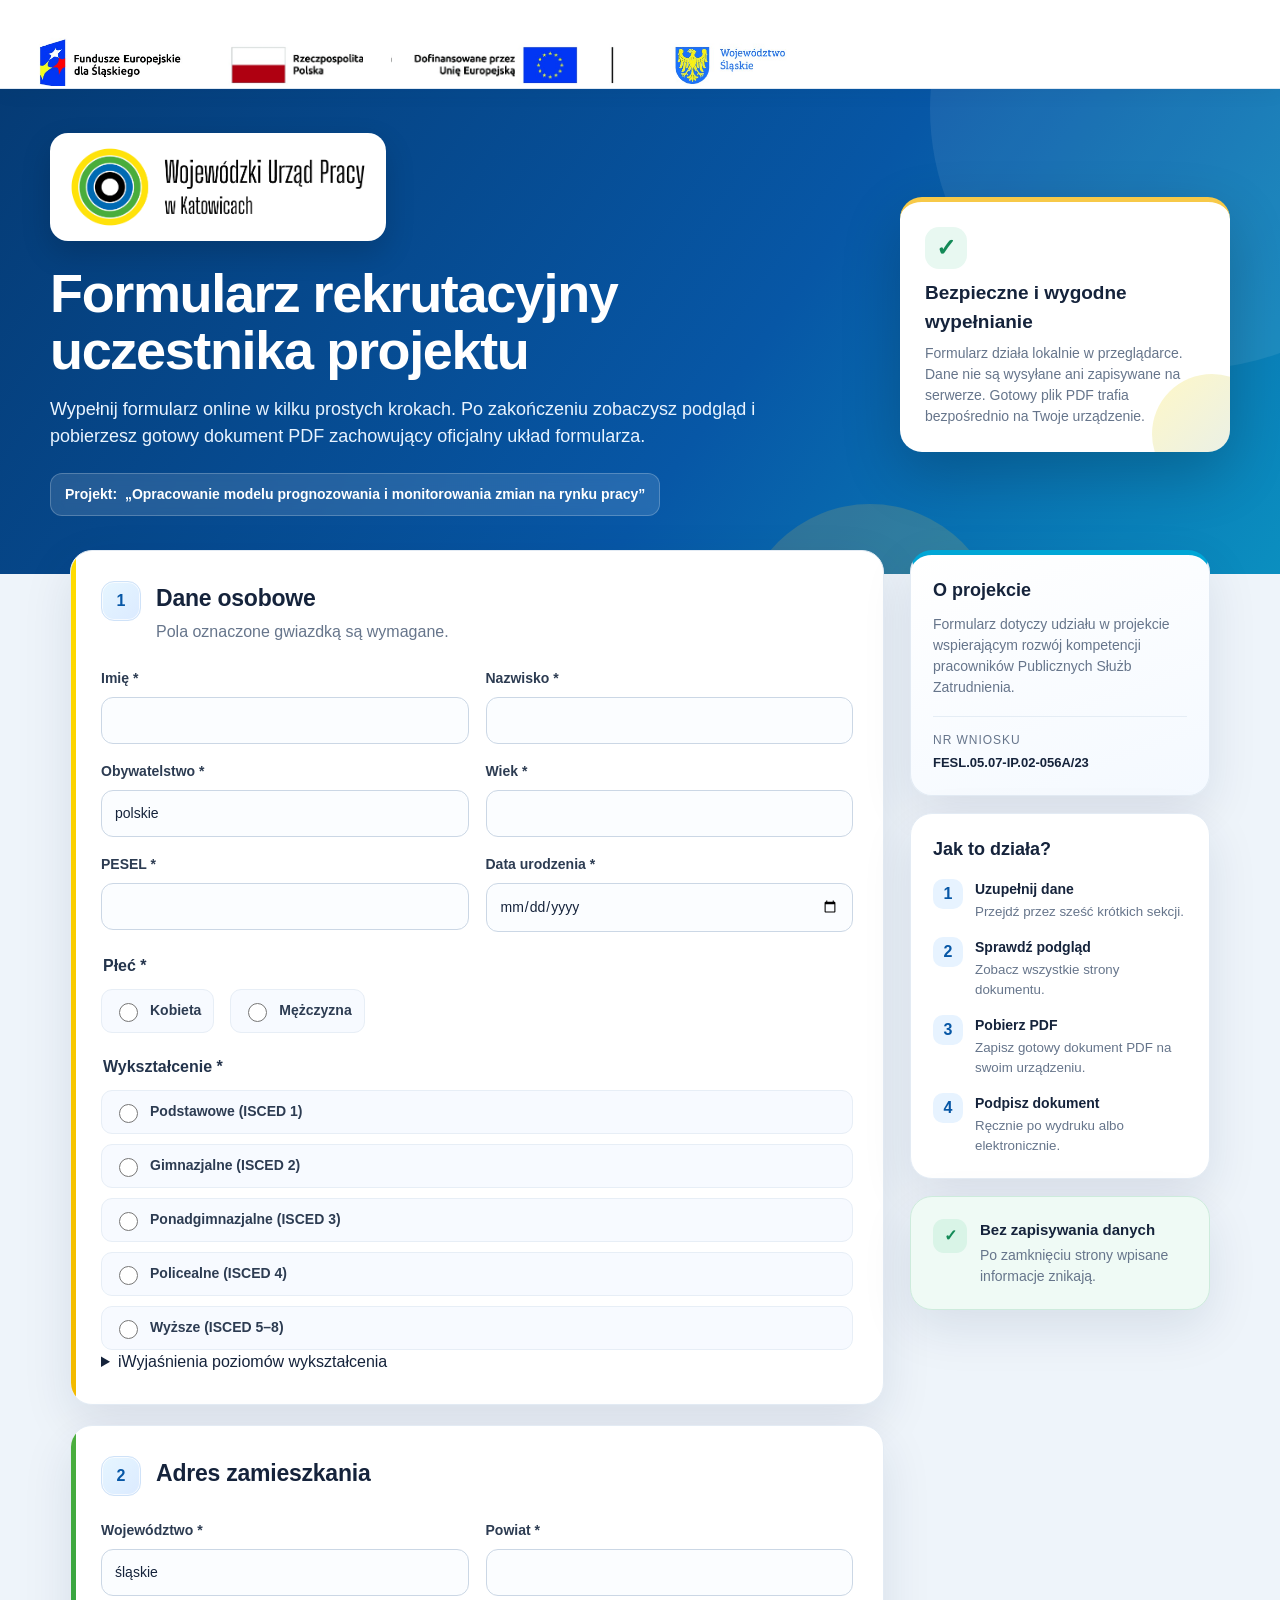
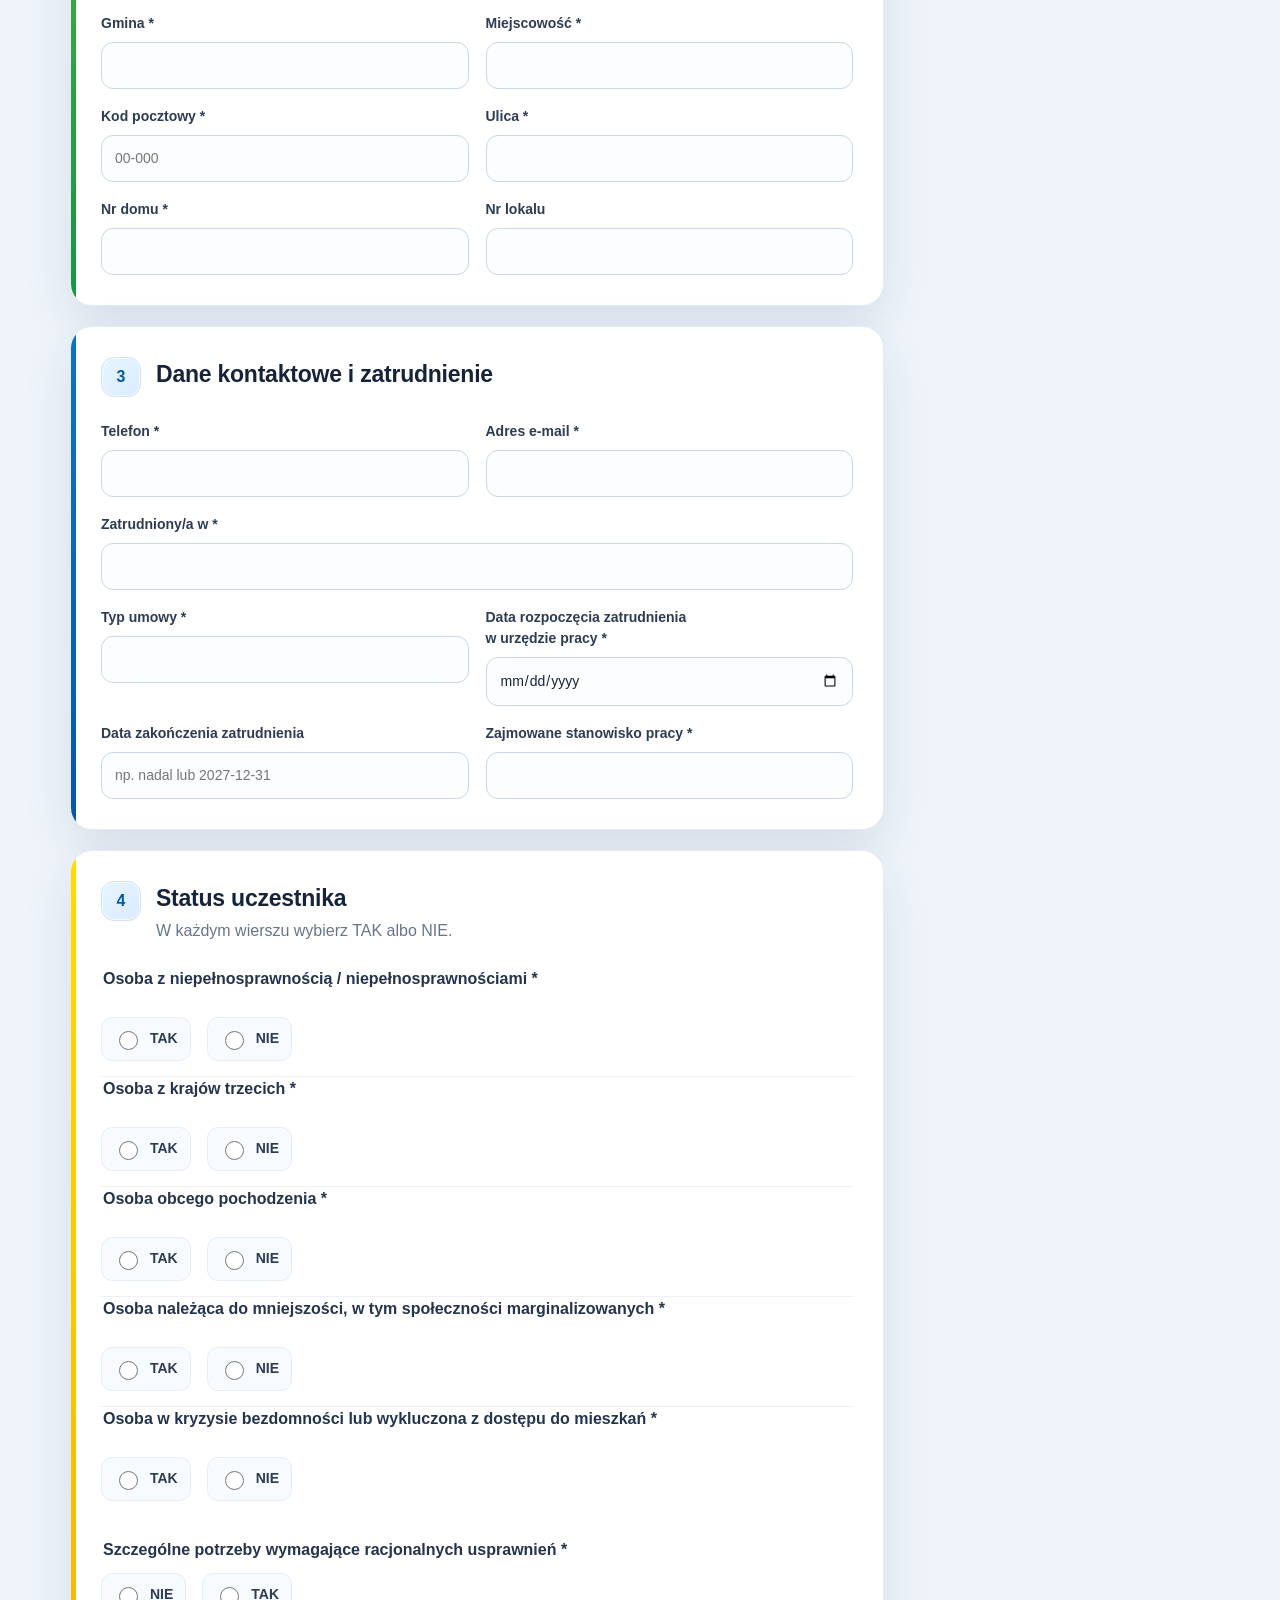
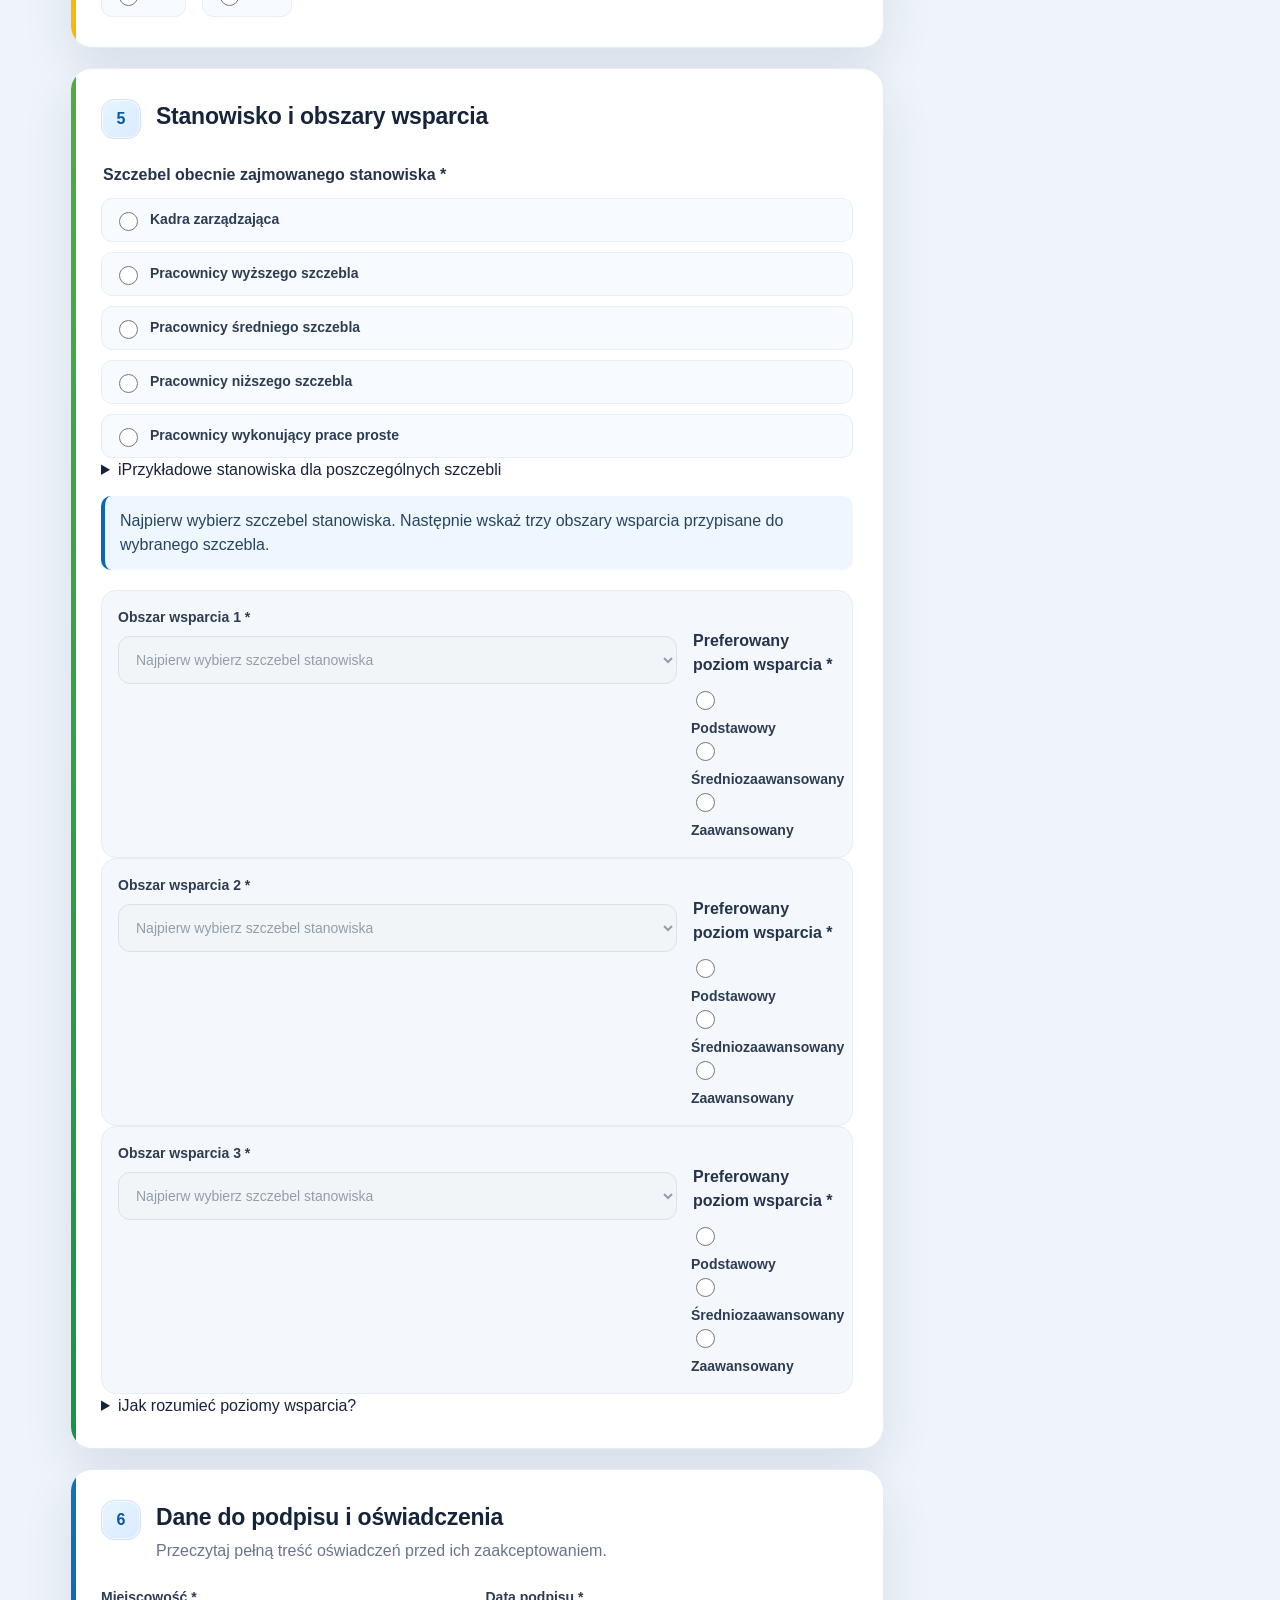
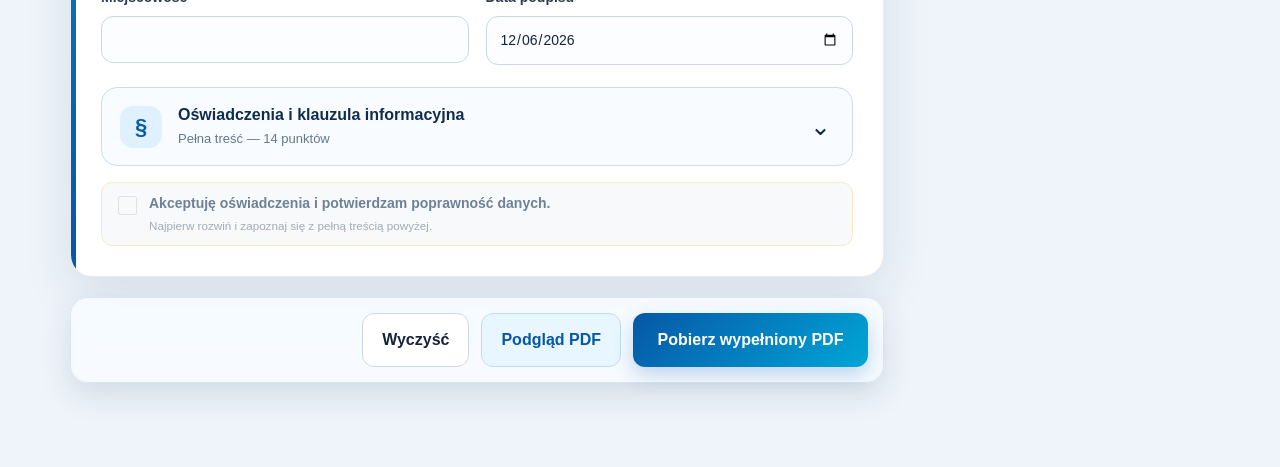
==== commit 5d7b1298: "Add files via upload" ====
--- a/source/index.html
+++ b/source/index.html
@@ -4,7 +4,7 @@
   <meta charset="utf-8">
   <meta name="viewport" content="width=device-width, initial-scale=1">
   <title>Formularz rekrutacyjny - generator PDF</title>
-  <link rel="stylesheet" href="./style.css?v=10.7">
+  <link rel="stylesheet" href="./style.css?v=10.8">
 </head>
 <body>
   <header class="site-header">
@@ -265,7 +265,7 @@
         <ol class="steps-list">
           <li><span>1</span><div><strong>Uzupełnij dane</strong><small>Przejdź przez sześć krótkich sekcji.</small></div></li>
           <li><span>2</span><div><strong>Sprawdź podgląd</strong><small>Zobacz wszystkie strony dokumentu.</small></div></li>
-          <li><span>3</span><div><strong>Pobierz PDF</strong><small>Zapisz plik na telefonie lub komputerze.</small></div></li>
+          <li><span>3</span><div><strong>Pobierz PDF</strong><small>Zapisz gotowy dokument PDF na swoim urządzeniu.</small></div></li>
           <li><span>4</span><div><strong>Podpisz dokument</strong><small>Ręcznie po wydruku albo elektronicznie.</small></div></li>
         </ol>
       </div>
@@ -307,6 +307,6 @@
   </dialog>
 
   <script src="./assets/pdf-lib.min.js"></script>
-  <script src="./app.js?v=10.7"></script>
+  <script src="./app.js?v=10.8"></script>
 </body>
 </html>
--- a/source/style.css
+++ b/source/style.css
@@ -448,7 +448,7 @@
   .support-hint { margin-top: 12px; font-size: 14px; }
 }
 
-/* v8.6 — czytelne oświadczenia i QR */
+/* Czytelne oświadczenia */
 .declarations{margin-top:22px;border:1px solid #cddbea;border-radius:16px;background:#f8fbff;overflow:hidden}
 .declarations summary{list-style:none;display:grid;grid-template-columns:46px minmax(0,1fr) 28px;gap:12px;align-items:center;padding:17px 18px;cursor:pointer;color:#102c4c;user-select:none}
 .declarations summary::-webkit-details-marker{display:none}
@@ -472,7 +472,6 @@
 .declaration-confirm small{display:block;margin-top:4px;color:#6a7a8c;font-weight:400;line-height:1.4}
 .declaration-confirm.is-locked{opacity:.62;background:#f2f5f8;cursor:not-allowed}
 .declaration-confirm:not(.is-locked){border-color:#8fc5ec;background:#eff8ff}
-.qr-card p{font-size:13px;line-height:1.5}
 @media(max-width:900px){
 @media(max-width:720px){
   .declarations summary{grid-template-columns:40px minmax(0,1fr) 24px;padding:15px 14px;gap:10px}
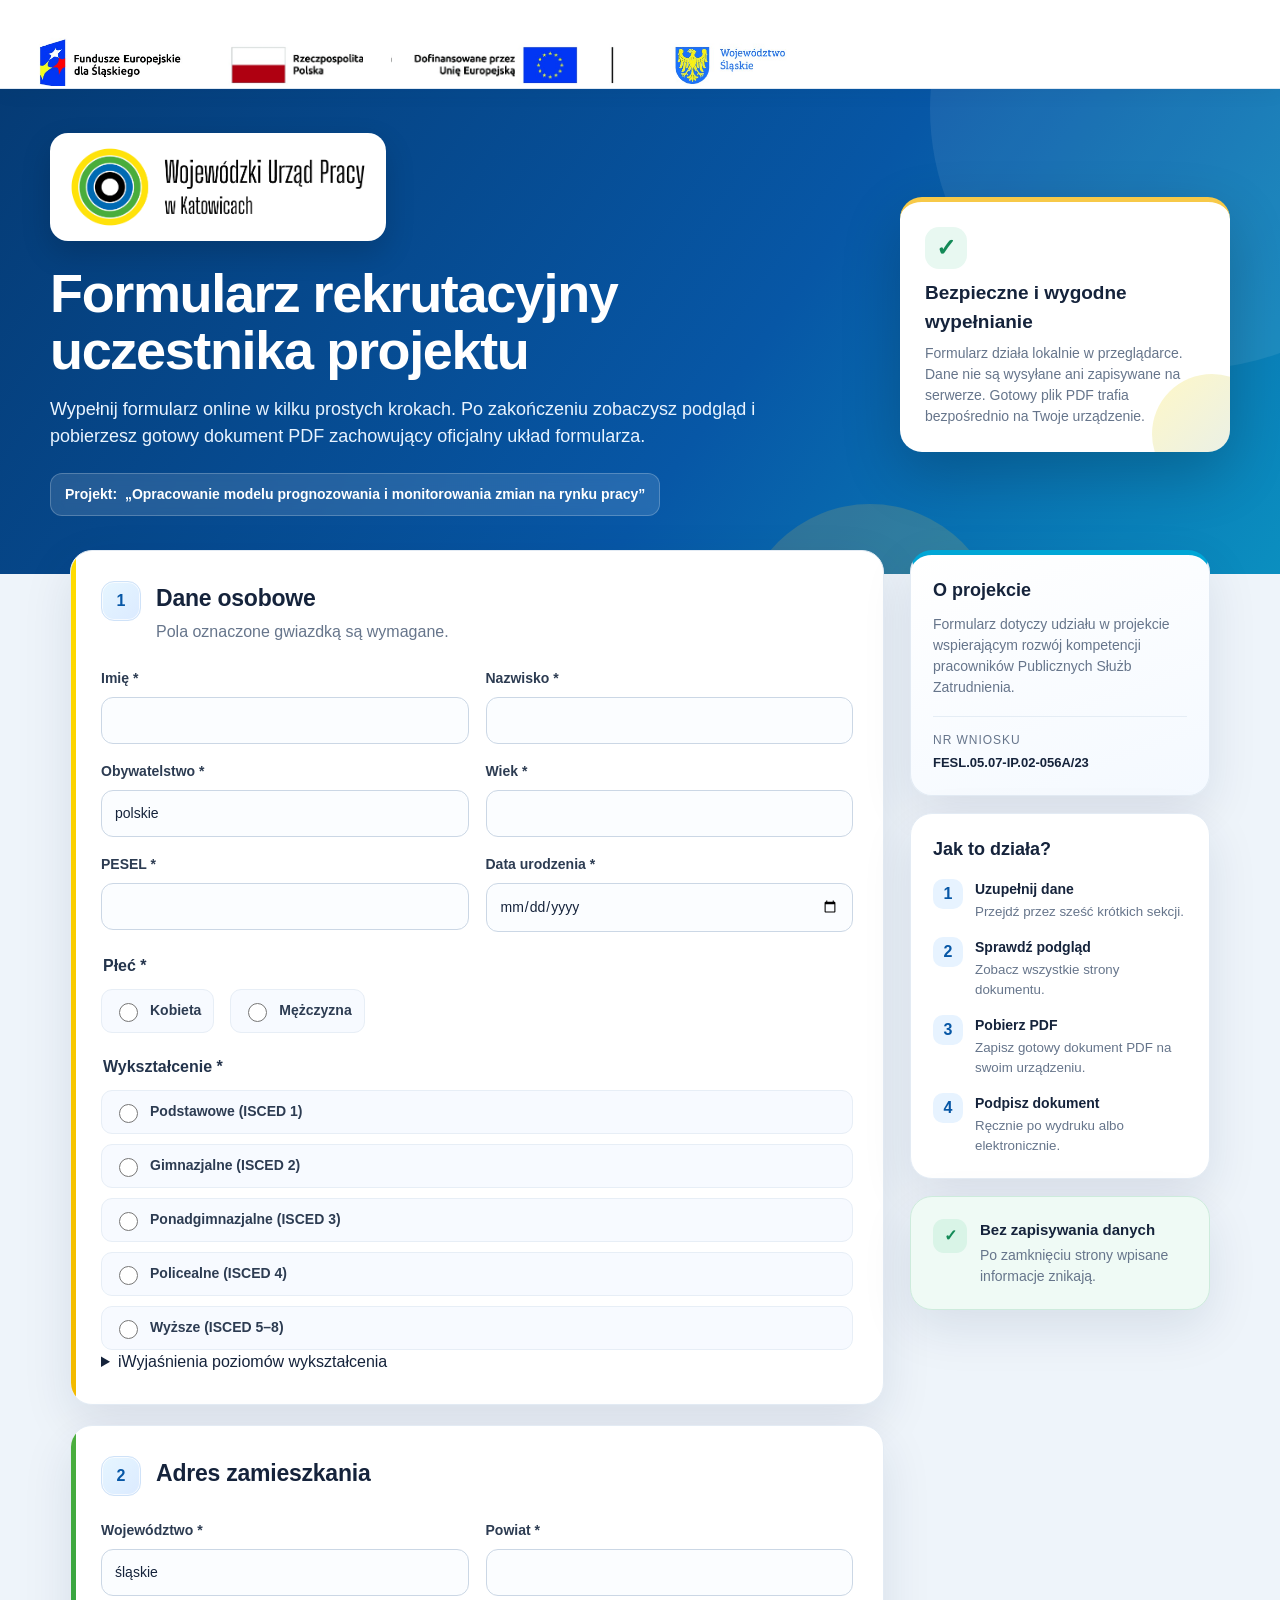
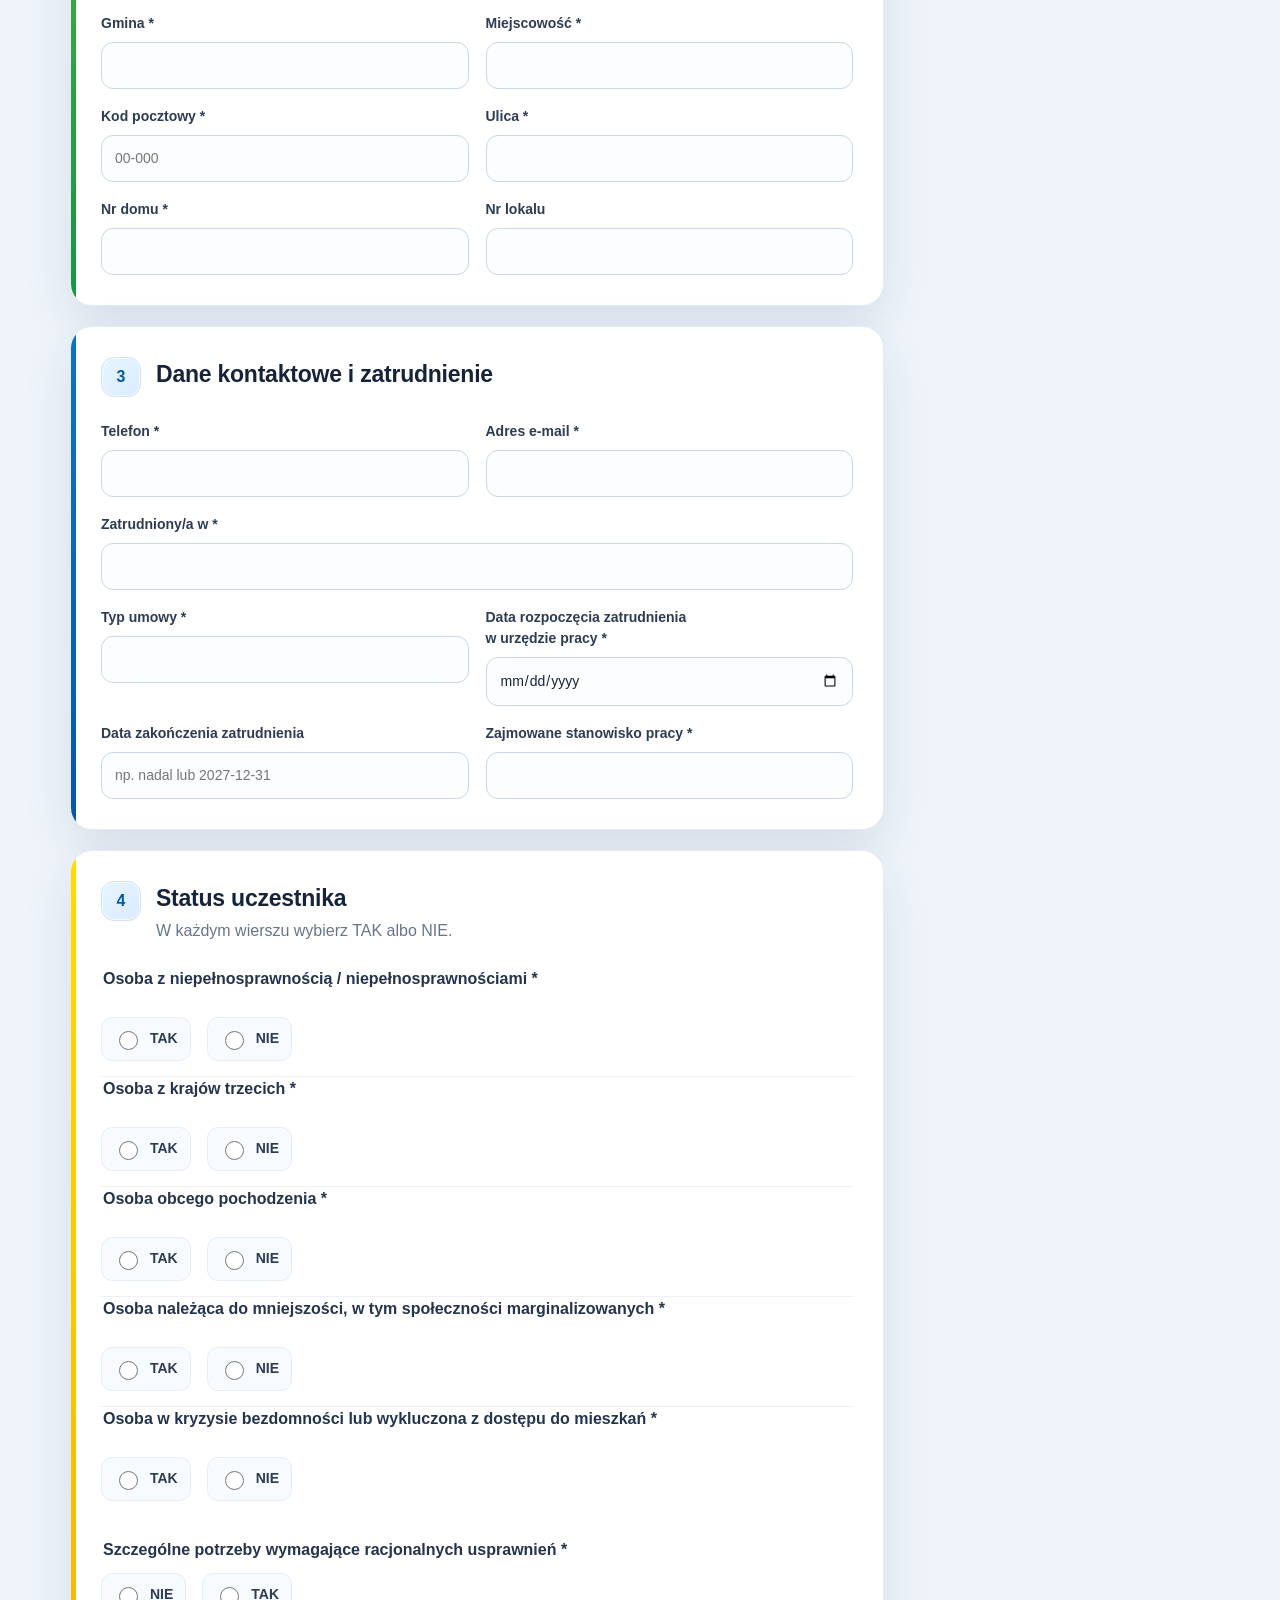
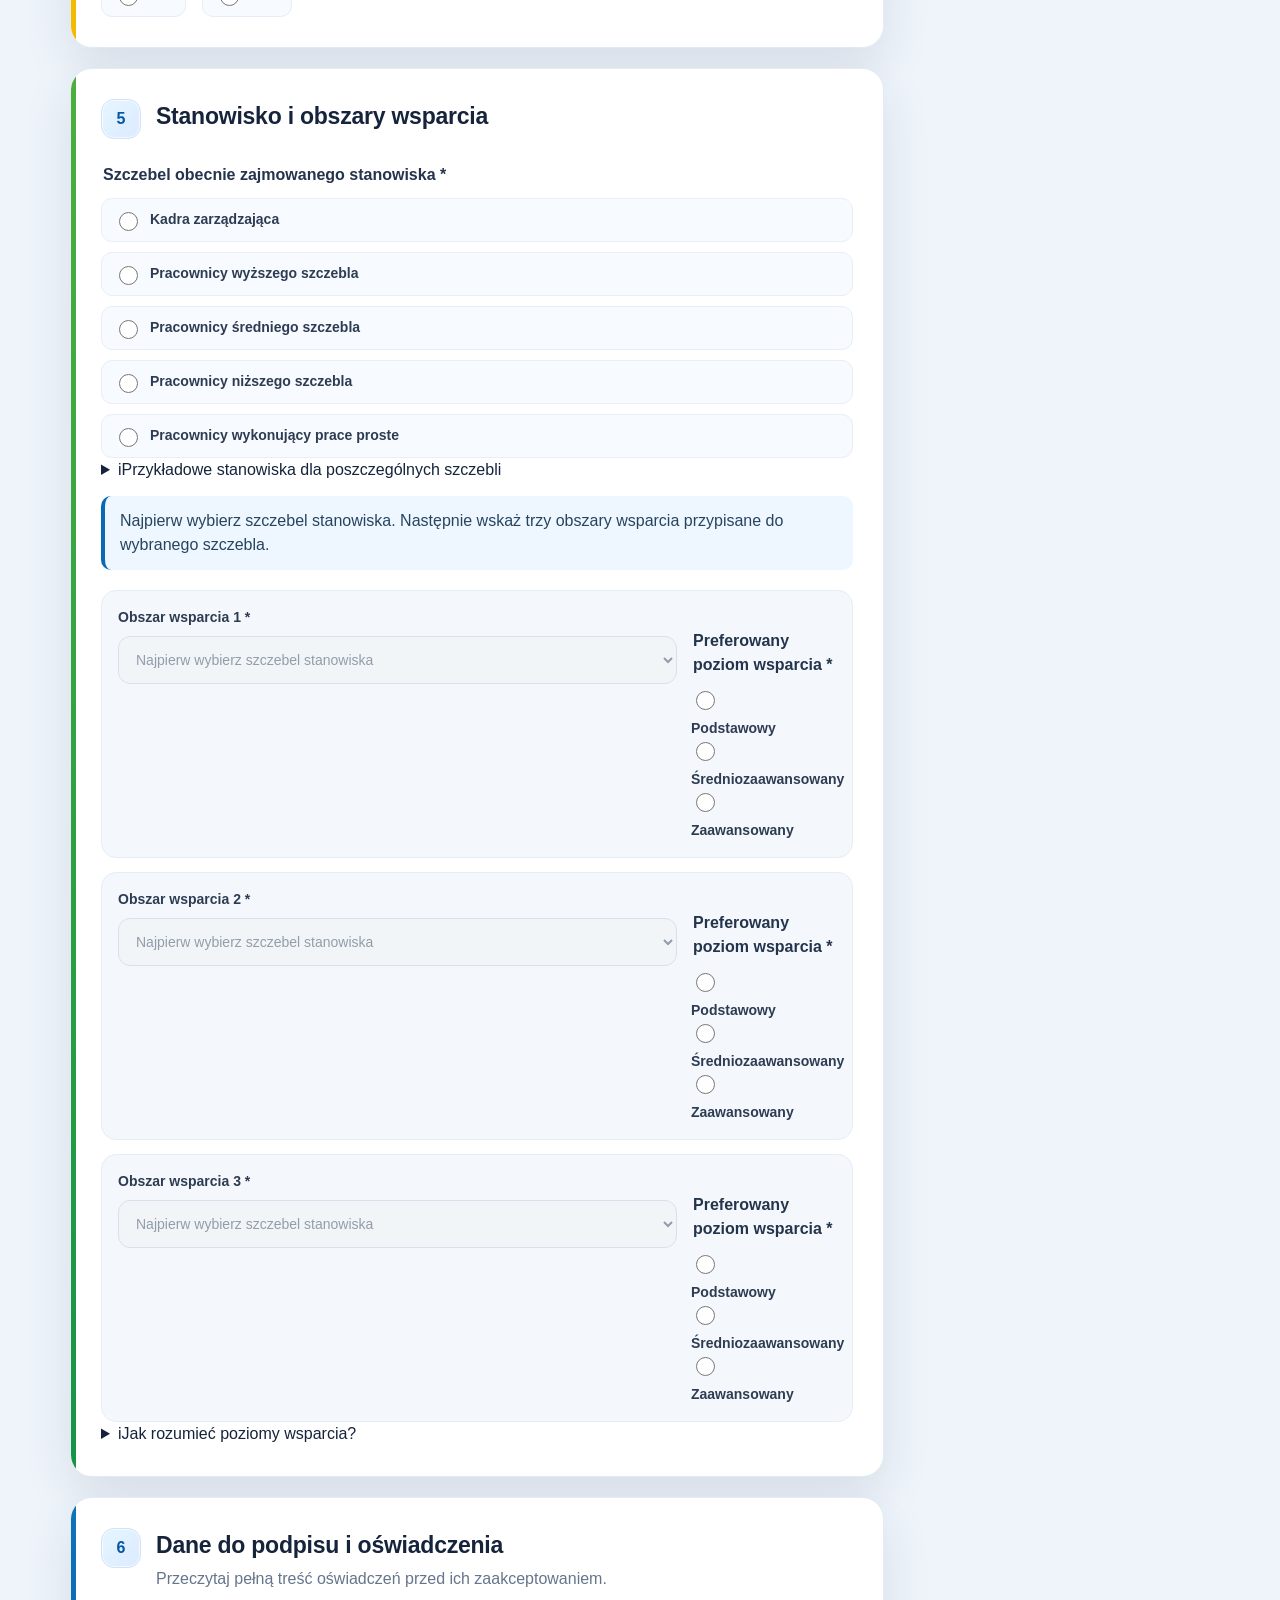
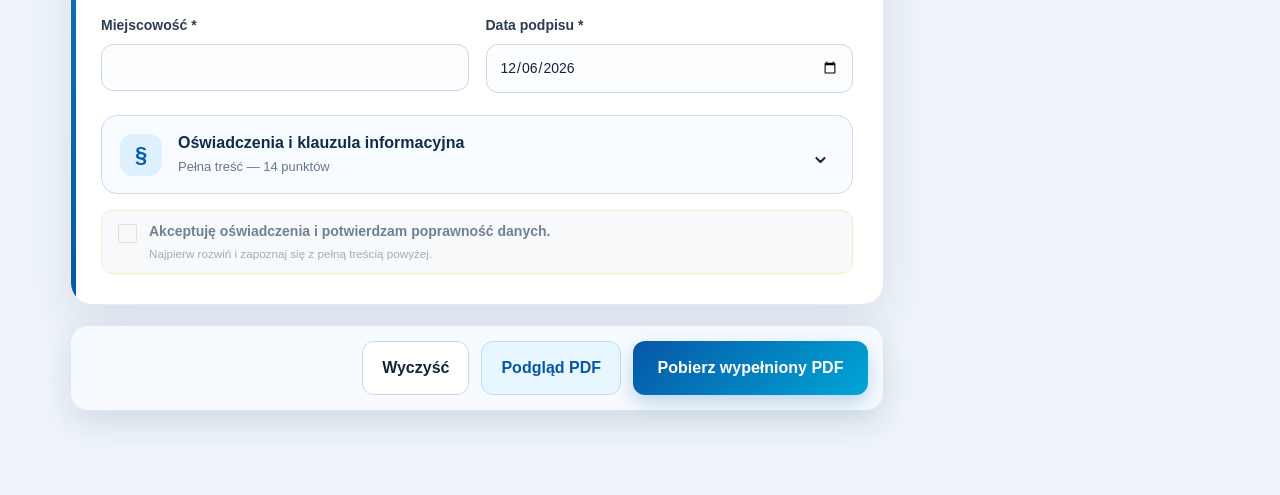
==== commit e5797b04: "Add files via upload" ====
--- a/source/index.html
+++ b/source/index.html
@@ -147,7 +147,6 @@
               </div>
             </div>
           </div>
-          </div>
           <div class="support-row" data-support-row="2">
             <label>Obszar wsparcia 2 *<select name="obszar_wsparcia_2" class="support-area-select" data-support-index="2" required disabled><option value="">Najpierw wybierz szczebel stanowiska</option></select></label>
             <fieldset class="support-level-fieldset"><legend>Preferowany poziom wsparcia *</legend>
@@ -165,7 +164,6 @@
               </div>
             </div>
           </div>
-          </div>
           <div class="support-row" data-support-row="3">
             <label>Obszar wsparcia 3 *<select name="obszar_wsparcia_3" class="support-area-select" data-support-index="3" required disabled><option value="">Najpierw wybierz szczebel stanowiska</option></select></label>
             <fieldset class="support-level-fieldset"><legend>Preferowany poziom wsparcia *</legend>
@@ -182,7 +180,6 @@
                 <input type="hidden" name="jezyk_3_poziom" value="">
               </div>
             </div>
-          </div>
           </div>
         </div>
         <details class="field-explanation support-level-explanation">
--- a/source/style.css
+++ b/source/style.css
@@ -797,3 +797,299 @@
 .language-details{grid-column:1/-1}
 .support-level-fieldset.is-language-mode .support-level-segmented span{font-size:16px;letter-spacing:.01em}
 @media(max-width:600px){.employment-start-label > span{min-height:auto}.support-level-fieldset.is-language-mode .support-level-segmented span{font-size:15px}}
+
+/* FINAL — dopracowanie wyboru poziomu wsparcia i wyjaśnień */
+.support-grid{
+  gap:18px;
+}
+.support-row{
+  display:grid;
+  grid-template-columns:minmax(0,1fr);
+  gap:14px;
+  padding:18px;
+  border:1px solid #d8e5f0;
+  border-radius:18px;
+  background:linear-gradient(180deg,#f8fbff 0%,#f2f7fc 100%);
+  box-shadow:0 8px 22px rgba(35,67,99,.055);
+}
+.support-row > label{
+  gap:9px;
+}
+.support-row .support-area-select{
+  min-height:50px;
+  border-radius:13px;
+  background:#fff;
+  box-shadow:0 1px 0 rgba(255,255,255,.8) inset;
+}
+.support-level-fieldset{
+  width:100%;
+  margin:0;
+  padding:12px;
+  border:1px solid #dce7f1;
+  border-radius:14px;
+  background:rgba(255,255,255,.88);
+}
+.support-level-fieldset > legend{
+  width:auto;
+  margin:0 0 9px;
+  padding:0 3px;
+  color:#263a53;
+  font-size:13.5px;
+  line-height:1.25;
+  font-weight:850;
+}
+.support-level-segmented{
+  display:grid !important;
+  grid-template-columns:repeat(3,minmax(0,1fr)) !important;
+  gap:8px;
+  width:100%;
+  min-height:0;
+  overflow:visible;
+  border:0;
+  border-radius:0;
+  background:transparent;
+}
+.support-level-segmented label{
+  position:relative;
+  display:block;
+  min-width:0;
+  margin:0;
+  border:0 !important;
+  border-radius:11px;
+  background:transparent;
+  cursor:pointer;
+}
+.support-level-segmented label:last-child{
+  border:0 !important;
+}
+.support-level-segmented input{
+  position:absolute;
+  width:1px;
+  height:1px;
+  opacity:0;
+  pointer-events:none;
+}
+.support-level-segmented span{
+  display:flex;
+  align-items:center;
+  justify-content:center;
+  width:100%;
+  min-height:48px;
+  padding:9px 8px;
+  border:1px solid #cbd9e6;
+  border-radius:11px;
+  background:#fff;
+  color:#29425e;
+  font-size:12.5px;
+  line-height:1.18;
+  font-weight:800;
+  text-align:center;
+  overflow-wrap:anywhere;
+  box-shadow:0 2px 7px rgba(26,63,96,.035);
+  transition:transform .16s ease,background .16s ease,border-color .16s ease,color .16s ease,box-shadow .16s ease;
+}
+.support-level-segmented label:hover span{
+  transform:translateY(-1px);
+  border-color:#90bddc;
+  background:#f5fbff;
+  box-shadow:0 6px 14px rgba(15,95,153,.09);
+}
+.support-level-segmented input:focus-visible + span{
+  outline:3px solid rgba(0,166,214,.2);
+  outline-offset:2px;
+}
+.support-level-segmented input:checked + span{
+  transform:none;
+  border-color:transparent;
+  background:linear-gradient(135deg,#0757a6 0%,#00a6d6 100%);
+  color:#fff;
+  box-shadow:0 8px 18px rgba(0,105,174,.22);
+}
+.support-level-fieldset.is-language-mode .support-level-segmented span{
+  font-size:15px;
+  letter-spacing:.015em;
+}
+.language-details{
+  margin-top:0;
+  padding:17px 18px 18px;
+  border:1px solid #bcd8eb;
+  border-left:4px solid #0b6ba7;
+  border-radius:15px;
+  background:linear-gradient(180deg,#f7fcff 0%,#eef8ff 100%);
+  box-shadow:none;
+}
+.language-details-head{
+  margin-bottom:13px;
+  padding-bottom:12px;
+  border-bottom:1px solid rgba(35,105,153,.13);
+}
+.language-details-head strong{
+  font-size:15.5px;
+  line-height:1.3;
+}
+.language-details-head span{
+  margin-top:3px;
+  font-size:13px;
+}
+.language-details .language-input{
+  min-height:49px;
+  background:#fff;
+}
+
+/* Estetyczne, zwarte sekcje pomocy */
+.field-explanation{
+  margin-top:15px;
+  border:1px solid #cddfec;
+  border-radius:15px;
+  background:#f8fbfe;
+  box-shadow:0 5px 16px rgba(33,66,98,.045);
+  overflow:hidden;
+}
+.field-explanation summary{
+  min-height:54px;
+  padding:13px 48px 13px 15px;
+  gap:11px;
+  background:linear-gradient(180deg,#fbfdff 0%,#f1f7fc 100%);
+  color:#0b4f87;
+  font-size:14px;
+  font-weight:850;
+}
+.field-explanation summary:hover{
+  background:#edf7ff;
+}
+.field-explanation[open] summary{
+  background:#edf7ff;
+  border-bottom:1px solid #d9e8f3;
+}
+.field-explanation-content{
+  border-top:0;
+  background:#f8fbfe;
+}
+.position-cards{
+  display:grid !important;
+  grid-template-columns:repeat(2,minmax(0,1fr));
+  gap:11px;
+  padding:14px;
+}
+.position-cards .explanation-card{
+  position:relative;
+  min-height:112px;
+  padding:15px 15px 14px 19px;
+  border:1px solid #d9e5ef;
+  border-radius:13px;
+  background:#fff;
+  box-shadow:0 4px 12px rgba(31,65,96,.045);
+  overflow:hidden;
+}
+.position-cards .explanation-card::before{
+  content:"";
+  position:absolute;
+  inset:0 auto 0 0;
+  width:4px;
+  background:#1767a9;
+}
+.position-cards .explanation-card:nth-child(2)::before{background:#0b8a73}
+.position-cards .explanation-card:nth-child(3)::before{background:#b27a00}
+.position-cards .explanation-card:nth-child(4)::before{background:#7452a6}
+.position-cards .explanation-card:nth-child(5)::before{background:#68798b}
+.position-cards .explanation-card:nth-child(5){grid-column:1/-1;min-height:auto}
+.position-cards .explanation-card strong{
+  margin:0 0 7px;
+  color:#173b5e;
+  font-size:14px;
+  line-height:1.35;
+}
+.position-cards .explanation-card p{
+  color:#536a7e;
+  font-size:13px;
+  line-height:1.48;
+}
+.level-cards{
+  display:grid !important;
+  grid-template-columns:repeat(3,minmax(0,1fr));
+  gap:11px;
+  padding:14px;
+  background:#f8fbfe;
+}
+.level-card{
+  display:grid;
+  grid-template-columns:36px minmax(0,1fr);
+  gap:10px;
+  align-items:start;
+  min-height:124px;
+  padding:14px;
+  border:1px solid #d9e5ef;
+  border-radius:13px;
+  background:#fff;
+  box-shadow:0 4px 12px rgba(31,65,96,.045);
+}
+.level-number{
+  width:34px;
+  height:34px;
+  border-radius:10px;
+  font-size:14px;
+}
+.level-card strong{
+  margin:0 0 6px;
+  color:#173b5e;
+  font-size:13.5px;
+  line-height:1.35;
+}
+.level-card p{
+  color:#536a7e;
+  font-size:12.7px;
+  line-height:1.48;
+}
+.level-note{
+  grid-column:1/-1;
+  padding:11px 13px;
+  border:1px solid #d7e7f3;
+  border-radius:11px;
+  background:#edf7ff;
+}
+.language-note{
+  border-color:#eadba3;
+  background:#fff9e8;
+}
+
+@media(max-width:720px){
+  .support-row{padding:15px;gap:12px;border-radius:15px}
+  .support-level-fieldset{padding:10px}
+  .support-level-segmented{
+    grid-template-columns:repeat(3,minmax(0,1fr)) !important;
+    gap:6px;
+  }
+  .support-level-segmented label{
+    border:0 !important;
+  }
+  .support-level-segmented span{
+    justify-content:center;
+    min-height:50px;
+    padding:7px 4px;
+    font-size:11px;
+    line-height:1.12;
+    text-align:center;
+  }
+  .support-level-fieldset.is-language-mode .support-level-segmented span{
+    font-size:14px;
+  }
+  .position-cards,.level-cards{
+    grid-template-columns:1fr;
+    padding:11px;
+    gap:9px;
+  }
+  .position-cards .explanation-card:nth-child(5){grid-column:auto}
+  .position-cards .explanation-card,.level-card{
+    min-height:auto;
+  }
+  .field-explanation summary{
+    min-height:50px;
+    padding:12px 43px 12px 13px;
+    font-size:13.5px;
+  }
+}
+@media(max-width:390px){
+  .support-level-segmented span{
+    font-size:10.3px;
+  }
+}
